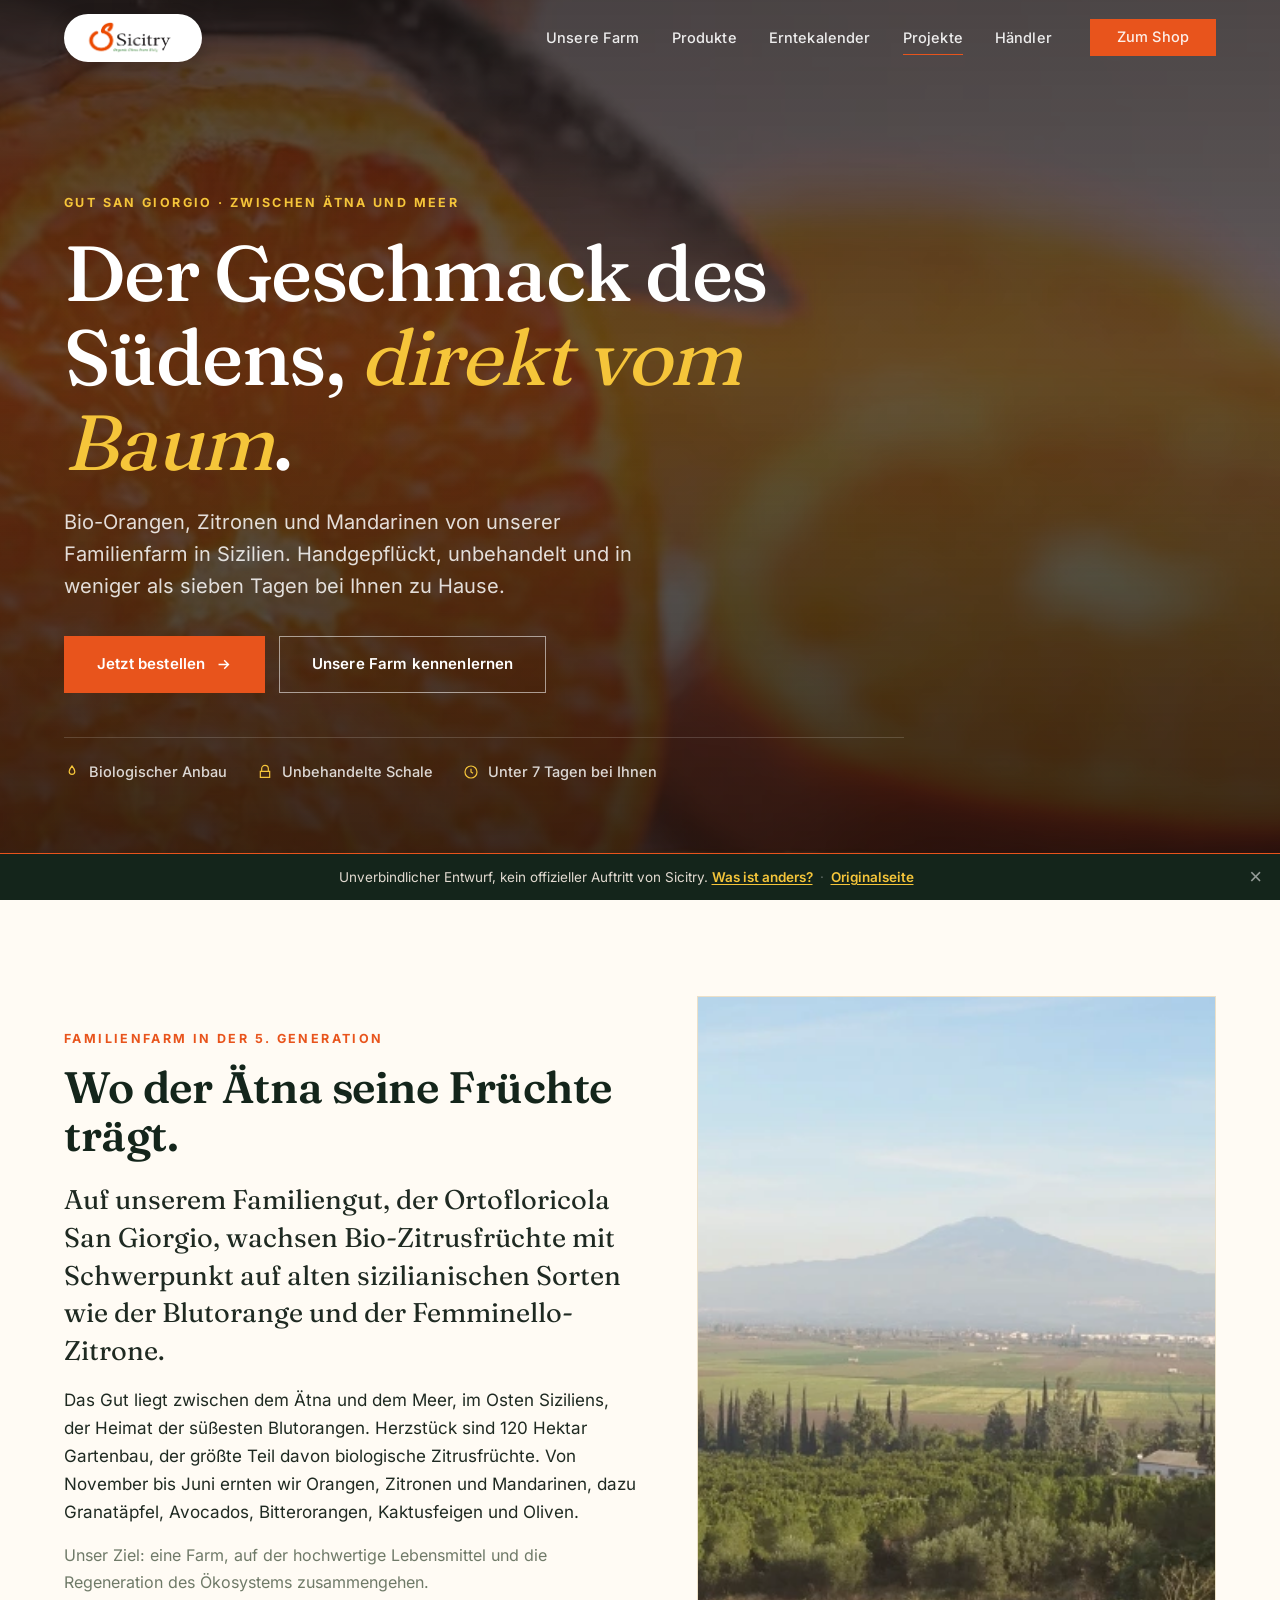
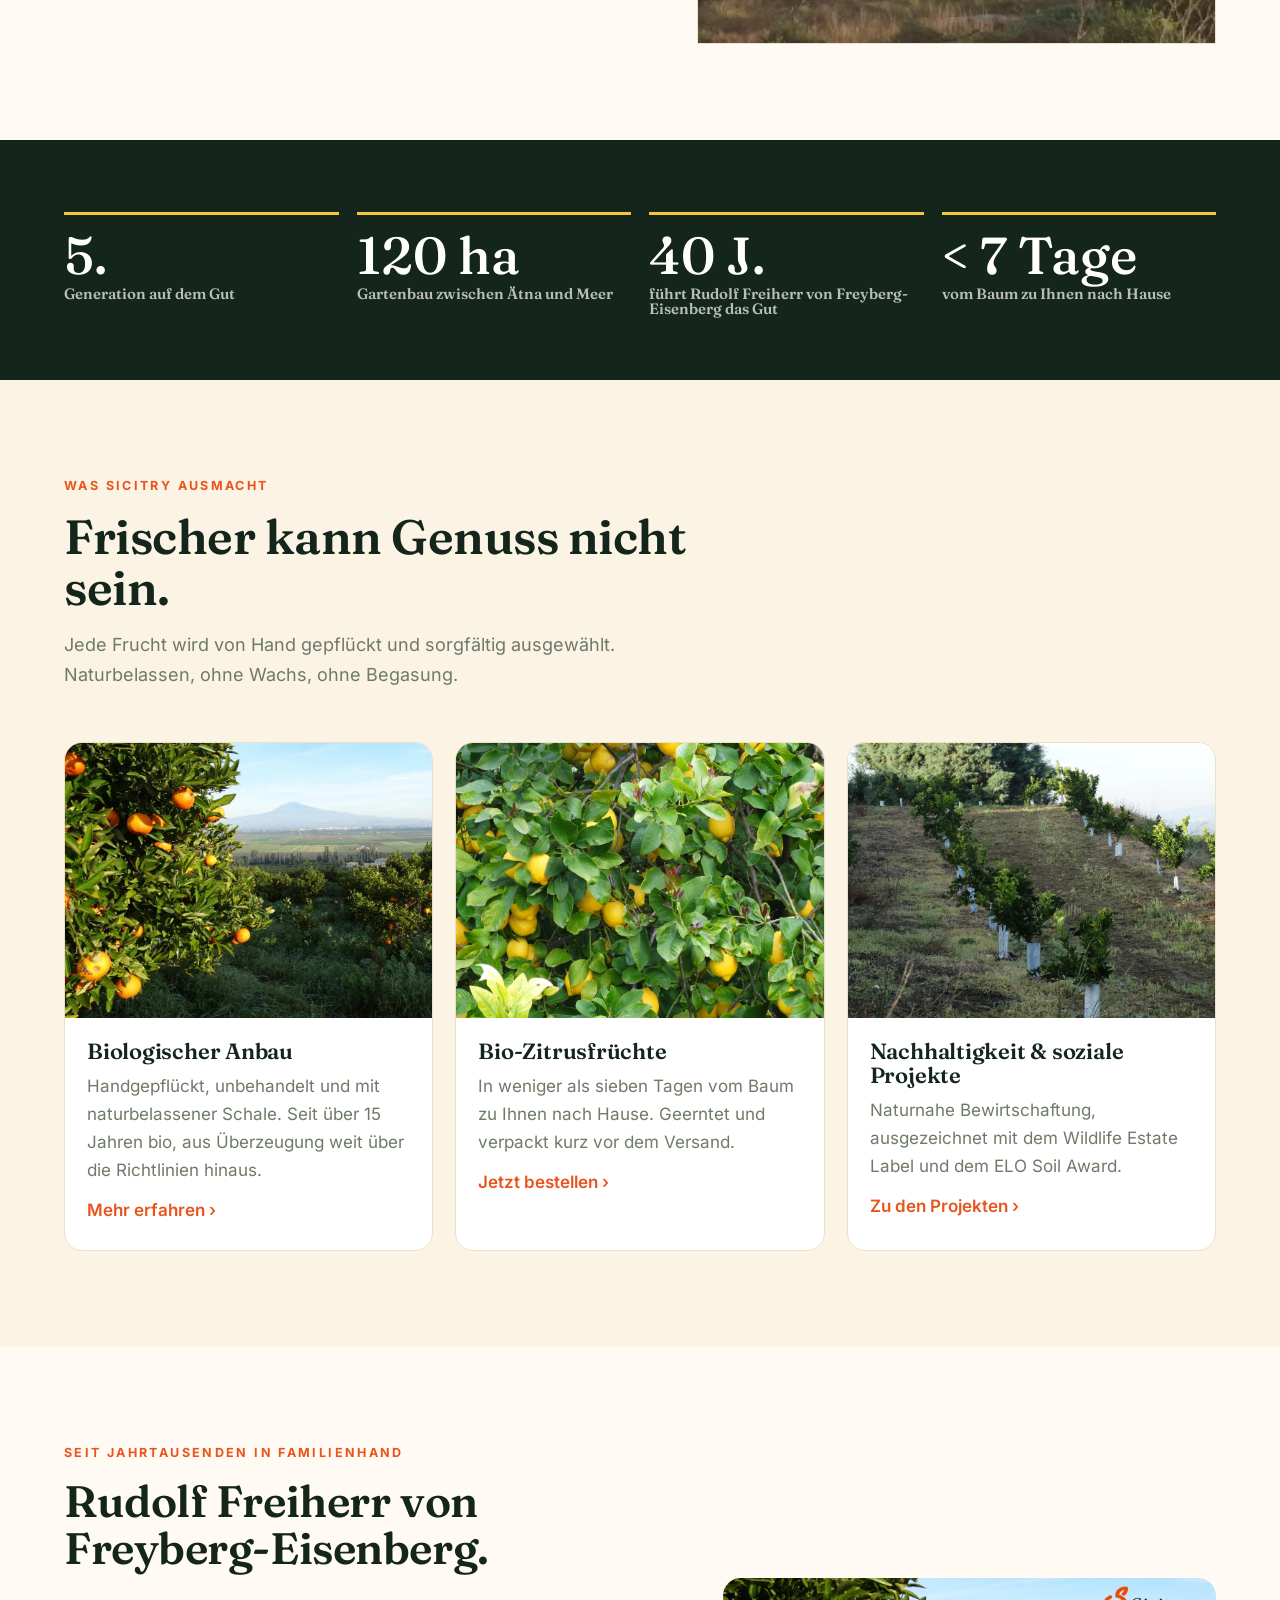
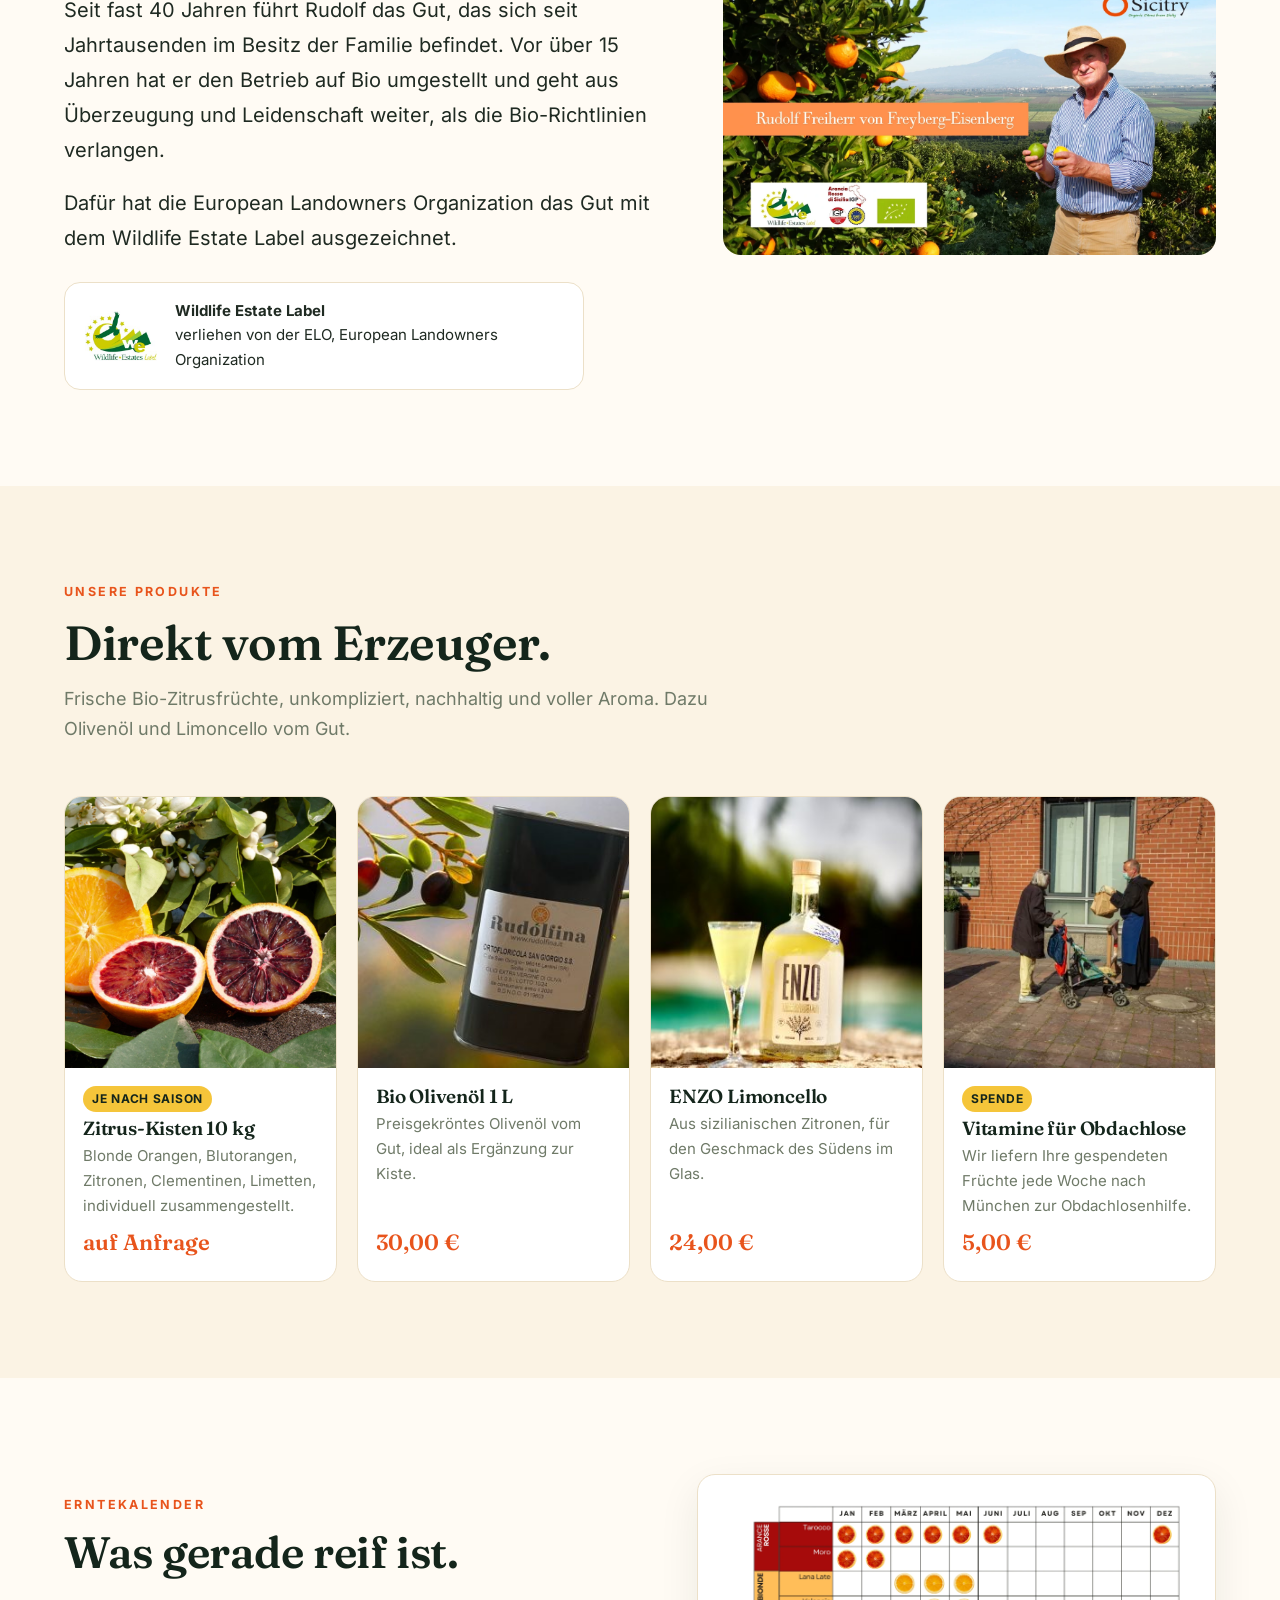
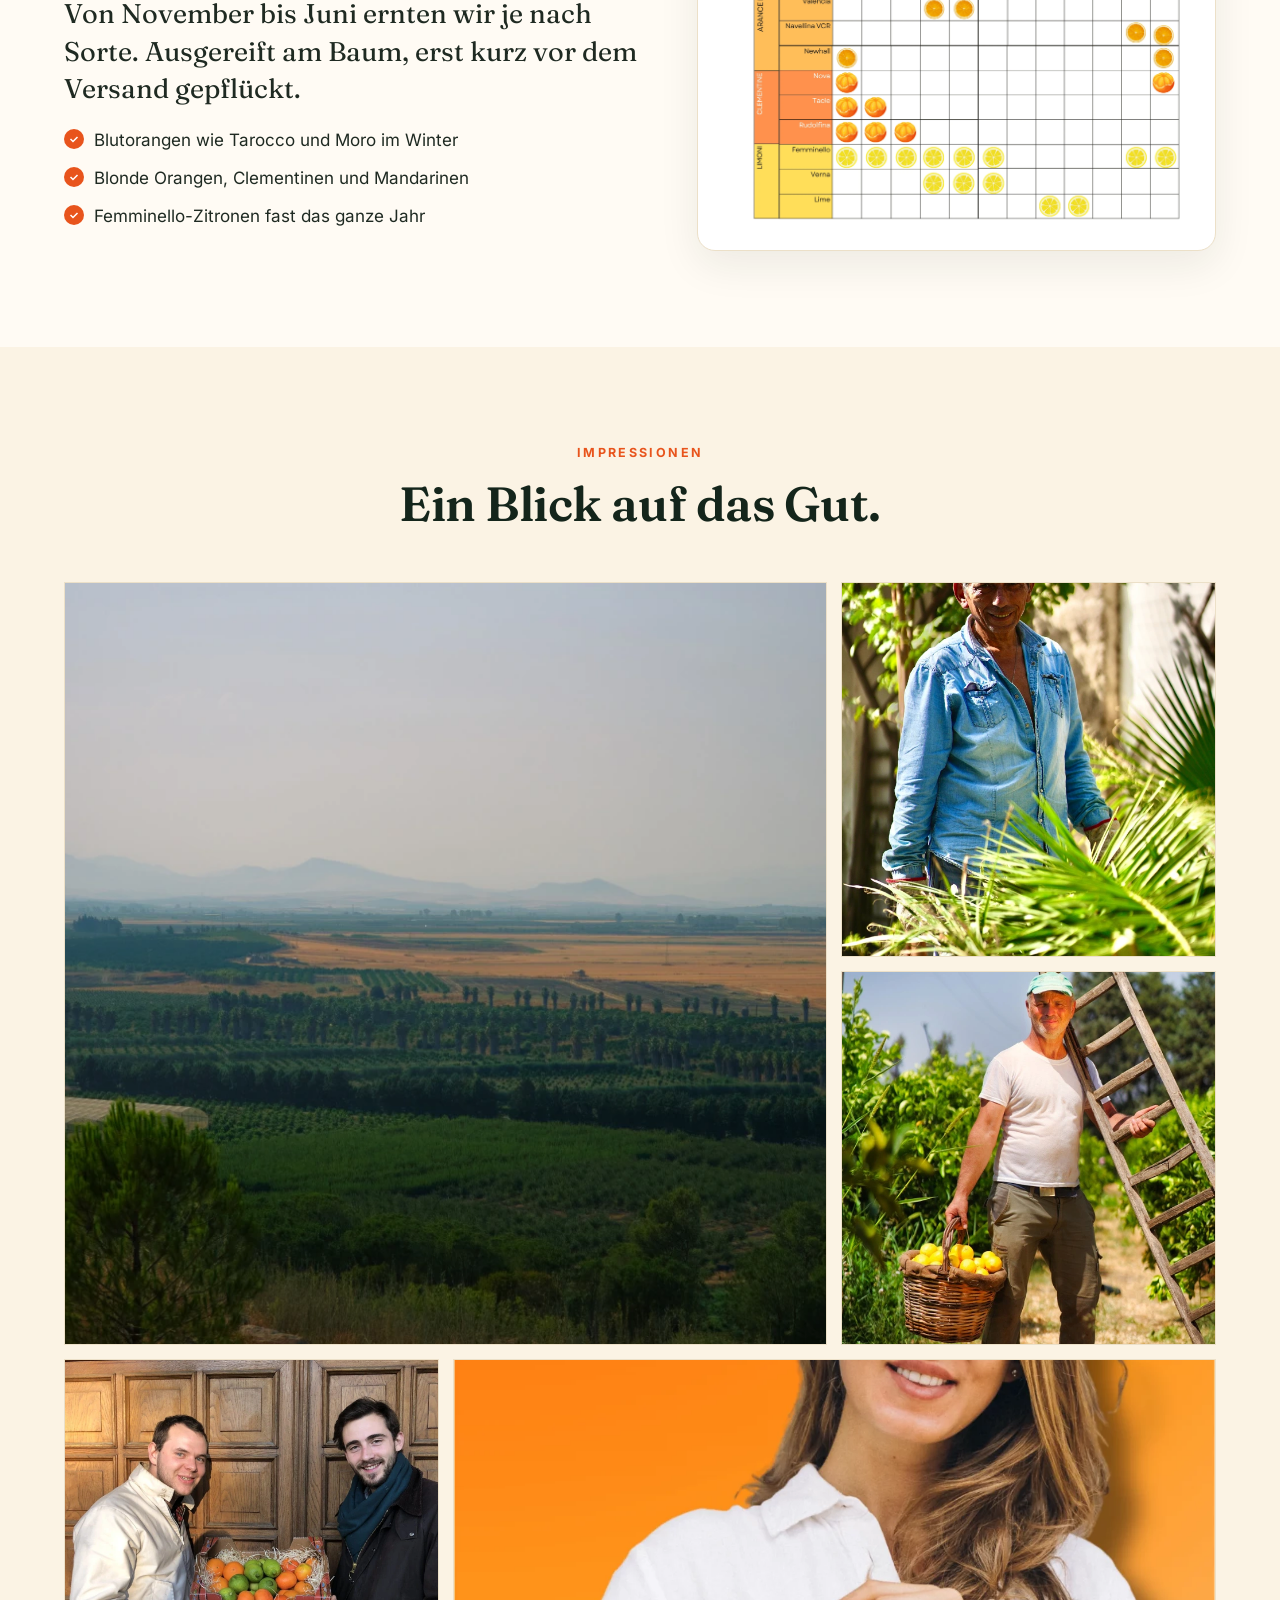
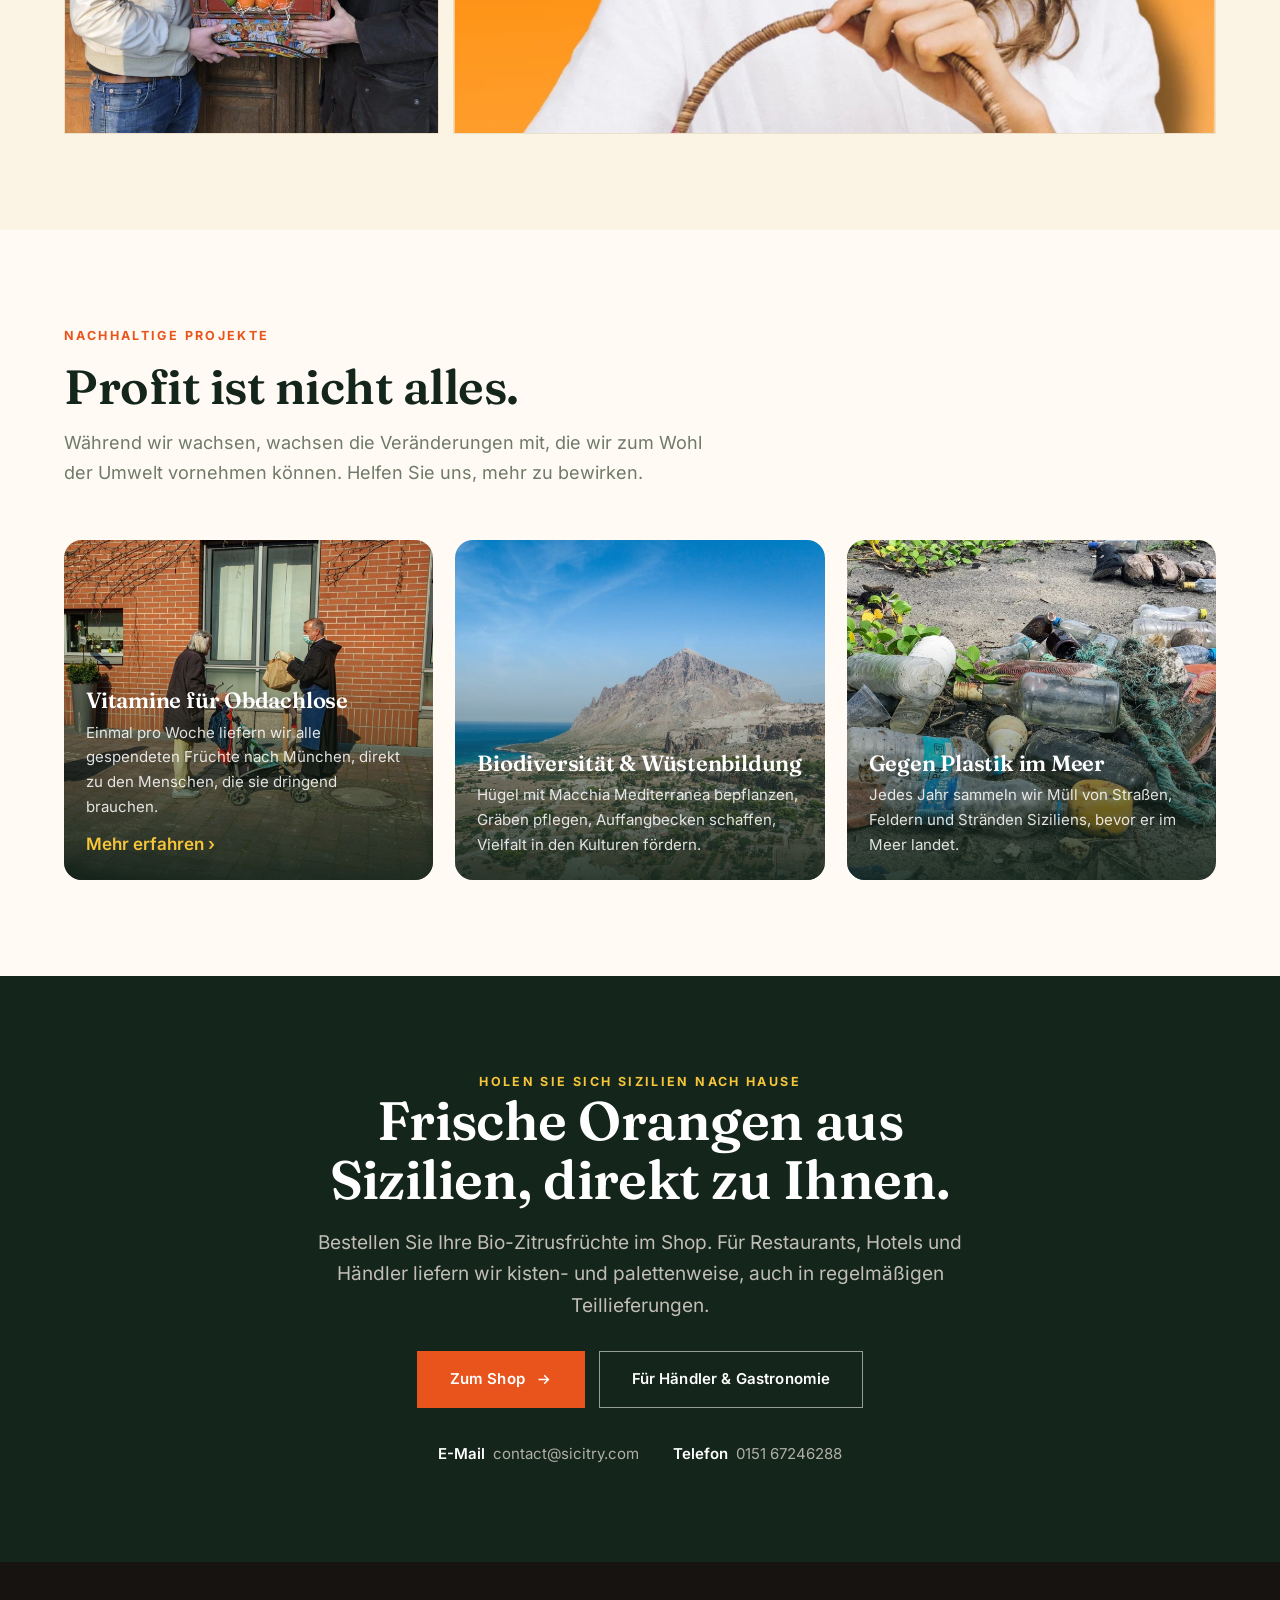
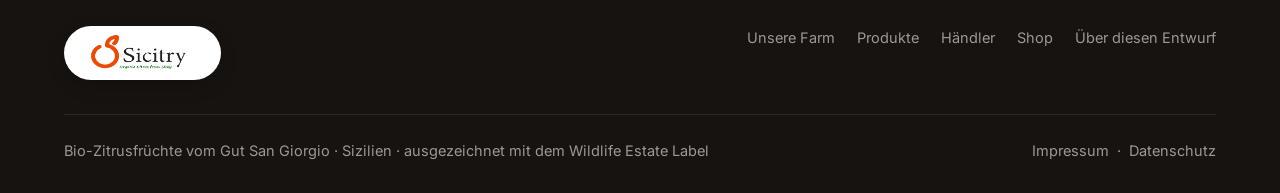
==== index.html @ f3e6dcf0 "Sicitry Redesign-Entwurf" ====
<!doctype html>
<html lang="de">
<head>
<meta charset="utf-8">
<meta name="viewport" content="width=device-width, initial-scale=1, viewport-fit=cover">
<meta name="robots" content="noindex, nofollow">
<title>Sicitry | Bio-Zitrusfrüchte vom Gut San Giorgio, Sizilien</title>
<meta name="description" content="Bio-Orangen, Zitronen und Mandarinen vom Familiengut San Giorgio zwischen Ätna und Meer. Handgepflückt, unbehandelt, in weniger als sieben Tagen vom Baum zu Ihnen.">
<meta property="og:type" content="website">
<meta property="og:locale" content="de_DE">
<meta property="og:site_name" content="Sicitry">
<meta property="og:title" content="Sicitry | Bio-Zitrusfrüchte vom Gut San Giorgio">
<meta property="og:description" content="Handgepflückt, unbehandelt, in weniger als sieben Tagen vom Baum zu Ihnen. Familiengut in der 5. Generation zwischen Ätna und Meer.">
<meta property="og:image" content="https://suak0903.github.io/sicitry/media/Plantage-Sicitry.webp">
<meta name="twitter:card" content="summary_large_image">
<link rel="preload" as="image" href="media/Plantage-Sicitry.webp" type="image/webp">
<link rel="stylesheet" href="css/site.css?v=1">
<link rel="stylesheet" href="css/sicitry.css?v=1">
<script type="application/ld+json">
{"@context":"https://schema.org","@graph":[
{"@type":["Organization","LocalBusiness"],"name":"Sicitry","alternateName":"Ortofloricola San Giorgio","description":"Bio-Zitrusfrüchte vom Familiengut San Giorgio in Sizilien, zwischen Ätna und Meer. Handgepflückt, unbehandelt, direkt vom Erzeuger.","email":"contact@sicitry.com","telephone":"+49 151 67246288","url":"https://sicitry.com/","address":{"@type":"PostalAddress","addressRegion":"Sizilien","addressCountry":"IT"},"award":"Wildlife Estate Label (European Landowners Organization)","founder":{"@type":"Person","name":"Rudolf Freiherr von Freyberg-Eisenberg"}},
{"@type":"Product","name":"Bio Olivenöl 1 L","brand":"Sicitry","offers":{"@type":"Offer","price":"30.00","priceCurrency":"EUR","url":"https://sicitry.com/produkt/bio-olivenoel-05-l/"}},
{"@type":"Product","name":"ENZO Limoncello","brand":"Sicitry","offers":{"@type":"Offer","price":"24.00","priceCurrency":"EUR","url":"https://sicitry.com/produkt/enzo-limoncello/"}}]}
</script>
</head>
<body>
<a href="#farm" class="skip">Zum Inhalt springen</a>

<!-- #chrome:header -->
<header class="nav" id="nav">
  <div class="wrap">
    <a href="index.html#top" class="brand brand--logo" aria-label="Sicitry Startseite"><img src="media/Logo-Sisitry-.webp" alt="Sicitry, Organic Citrus from Sicily" width="882" height="283"></a>
    <nav class="nav__links" aria-label="Hauptnavigation">
      <a href="index.html#farm">Unsere Farm</a>
      <a href="index.html#produkte">Produkte</a>
      <a href="index.html#ernte">Erntekalender</a>
      <a href="index.html#projekte">Projekte</a>
      <a href="haendler.html">Händler</a>
      <a href="https://sicitry.com/shop/" class="btn nav__cta btn--primary" target="_blank" rel="noopener">Zum Shop</a>
    </nav>
    <button class="burger" id="burger" aria-label="Menü öffnen" aria-expanded="false"><span></span><span></span><span></span></button>
  </div>
</header>
<nav class="mmenu" id="mmenu" aria-label="Mobile Navigation" inert>
  <div class="mmenu__top">
    <a href="index.html#top" class="mmenu__logo brand--logo" aria-label="Sicitry Startseite"><img src="media/Logo-Sisitry-.webp" alt="Sicitry" width="882" height="283"></a>
    <button class="mmenu__x" id="mclose" aria-label="Menü schließen"></button>
  </div>
  <div class="mmenu__links">
    <a href="index.html#farm"><span class="n">01</span>Unsere Farm</a>
    <a href="index.html#produkte"><span class="n">02</span>Produkte</a>
    <a href="index.html#ernte"><span class="n">03</span>Erntekalender</a>
    <a href="index.html#projekte"><span class="n">04</span>Projekte</a>
    <a href="haendler.html"><span class="n">05</span>Händler</a>
  </div>
  <div class="mmenu__foot">
    <a class="btn btn--primary" href="https://sicitry.com/shop/" target="_blank" rel="noopener">Jetzt bestellen
      <svg viewBox="0 0 24 24" fill="none" stroke="currentColor" stroke-width="2"><path d="M5 12h14M13 6l6 6-6 6"/></svg></a>
    <div class="mmenu__contact">
      <a href="mailto:contact@sicitry.com"><svg viewBox="0 0 24 24" fill="none" stroke="currentColor" stroke-width="1.8"><rect x="3" y="5" width="18" height="14" rx="2"/><path d="m3 7 9 6 9-6"/></svg>contact@sicitry.com</a>
      <a href="tel:+4915167246288"><svg viewBox="0 0 24 24" fill="none" stroke="currentColor" stroke-width="1.8"><path d="M4 5c0 8 7 15 15 15v-3.5l-4-1.5-2 2a12 12 0 0 1-6-6l2-2L7.5 5H4Z"/></svg>0151 67246288</a>
    </div>
    <div class="mmenu__meta">Gut San Giorgio &middot; zwischen Ätna und Meer, Sizilien</div>
  </div>
</nav>
<!-- /#chrome:header -->

<!-- HERO -->
<section class="hero" id="top">
  <div class="hero__bg" id="heroBg"><video src="media/hero.webm" autoplay muted loop playsinline poster="media/Plantage-Sicitry.webp" aria-hidden="true"></video></div>
  <div class="wrap">
    <div class="hero__inner">
      <div class="eyebrow hero__eyebrow h-anim">Gut San Giorgio &middot; zwischen Ätna und Meer</div>
      <h1 class="h-anim">Der Geschmack des Südens, <em>direkt vom Baum</em>.</h1>
      <p class="hero__sub h-anim">Bio-Orangen, Zitronen und Mandarinen von unserer Familienfarm in Sizilien. Handgepflückt, unbehandelt und in weniger als sieben Tagen bei Ihnen zu Hause.</p>
      <div class="hero__cta h-anim">
        <a href="https://sicitry.com/shop/" class="btn btn--primary" target="_blank" rel="noopener">Jetzt bestellen
          <svg viewBox="0 0 24 24" fill="none" stroke="currentColor" stroke-width="2"><path d="M5 12h14M13 6l6 6-6 6"/></svg></a>
        <a href="#farm" class="btn btn--ghost">Unsere Farm kennenlernen</a>
      </div>
      <div class="ribbon h-anim">
        <span><svg viewBox="0 0 24 24" fill="none" stroke="currentColor" stroke-width="1.8"><path d="M12 3c2.6 3.2 4.2 5.8 4.2 8.4a4.2 4.2 0 0 1-8.4 0C7.8 8.8 9.4 6.2 12 3Z"/></svg>Biologischer Anbau</span>
        <span><svg viewBox="0 0 24 24" fill="none" stroke="currentColor" stroke-width="1.8"><path d="M7 11V7a5 5 0 0 1 10 0v4"/><path d="M5 11h14v9H5z"/></svg>Unbehandelte Schale</span>
        <span><svg viewBox="0 0 24 24" fill="none" stroke="currentColor" stroke-width="1.8"><circle cx="12" cy="12" r="9"/><path d="M12 7v5l3 2"/></svg>Unter 7 Tagen bei Ihnen</span>
      </div>
    </div>
  </div>
</section>

<!-- FARM -->
<section class="section" id="farm">
  <div class="wrap split">
    <div>
      <div class="eyebrow reveal">Familienfarm in der 5. Generation</div>
      <h2 class="reveal" style="font-size:clamp(28px,4.4vw,44px);color:var(--espresso);margin-top:14px">Wo der Ätna seine Früchte trägt.</h2>
      <p class="lead reveal" style="margin-top:22px">Auf unserem Familiengut, der Ortofloricola San Giorgio, wachsen Bio-Zitrusfrüchte mit Schwerpunkt auf alten sizilianischen Sorten wie der Blutorange und der Femminello-Zitrone.</p>
      <p class="reveal" style="margin-top:14px">Das Gut liegt zwischen dem Ätna und dem Meer, im Osten Siziliens, der Heimat der süßesten Blutorangen. Herzstück sind 120 Hektar Gartenbau, der größte Teil davon biologische Zitrusfrüchte. Von November bis Juni ernten wir Orangen, Zitronen und Mandarinen, dazu Granatäpfel, Avocados, Bitterorangen, Kaktusfeigen und Oliven.</p>
      <p class="muted reveal">Unser Ziel: eine Farm, auf der hochwertige Lebensmittel und die Regeneration des Ökosystems zusammengehen.</p>
    </div>
    <picture class="reveal">
      <img class="split__media" src="media/Das-Gut-San-Giorgio.webp" alt="Das Gut San Giorgio zwischen Ätna und Meer" width="1200" height="900" loading="lazy" decoding="async" style="object-fit:cover">
    </picture>
  </div>
</section>

<!-- ZAHLEN -->
<section class="section section--espresso" style="padding-top:64px;padding-bottom:64px">
  <div class="wrap">
    <div class="stats">
      <div class="stat reveal"><b>5.</b><span>Generation auf dem Gut</span></div>
      <div class="stat reveal"><b>120 ha</b><span>Gartenbau zwischen Ätna und Meer</span></div>
      <div class="stat reveal"><b>40 J.</b><span>führt Rudolf Freiherr von Freyberg-Eisenberg das Gut</span></div>
      <div class="stat reveal"><b>&lt; 7 Tage</b><span>vom Baum zu Ihnen nach Hause</span></div>
    </div>
  </div>
</section>

<!-- DREI SAEULEN -->
<section class="section section--latte">
  <div class="wrap">
    <div class="shead reveal">
      <div class="eyebrow">Was Sicitry ausmacht</div>
      <h2>Frischer kann Genuss nicht sein.</h2>
      <p>Jede Frucht wird von Hand gepflückt und sorgfältig ausgewählt. Naturbelassen, ohne Wachs, ohne Begasung.</p>
    </div>
    <div class="pillars">
      <article class="pillar reveal">
        <div class="pillar__img"><img src="media/Plantage-Sicitry.webp" alt="Orangenbäume auf der Plantage, im Hintergrund der Ätna" width="900" height="675" loading="lazy" decoding="async"></div>
        <div class="pillar__body"><h3>Biologischer Anbau</h3><p>Handgepflückt, unbehandelt und mit naturbelassener Schale. Seit über 15 Jahren bio, aus Überzeugung weit über die Richtlinien hinaus.</p><a href="#projekte">Mehr erfahren &rsaquo;</a></div>
      </article>
      <article class="pillar reveal">
        <div class="pillar__img"><img src="media/Bio-Zitrusfruechte.webp" alt="Reife Zitronen am Baum" width="900" height="675" loading="lazy" decoding="async"></div>
        <div class="pillar__body"><h3>Bio-Zitrusfrüchte</h3><p>In weniger als sieben Tagen vom Baum zu Ihnen nach Hause. Geerntet und verpackt kurz vor dem Versand.</p><a href="https://sicitry.com/shop/" target="_blank" rel="noopener">Jetzt bestellen &rsaquo;</a></div>
      </article>
      <article class="pillar reveal">
        <div class="pillar__img"><img src="media/Nachhaltige-Baumbepflanzung-1.webp" alt="Nachhaltige Baumbepflanzung auf dem Gut" width="900" height="675" loading="lazy" decoding="async"></div>
        <div class="pillar__body"><h3>Nachhaltigkeit &amp; soziale Projekte</h3><p>Naturnahe Bewirtschaftung, ausgezeichnet mit dem Wildlife Estate Label und dem ELO Soil Award.</p><a href="#projekte">Zu den Projekten &rsaquo;</a></div>
      </article>
    </div>
  </div>
</section>

<!-- RUDOLF -->
<section class="section">
  <div class="wrap">
    <div class="menu">
      <div class="reveal">
        <div class="eyebrow">Seit Jahrtausenden in Familienhand</div>
        <h2 style="font-size:clamp(28px,4.4vw,44px);color:var(--espresso);margin:14px 0 20px">Rudolf Freiherr von Freyberg-Eisenberg.</h2>
        <p style="font-size:clamp(17px,2vw,20px);line-height:1.75">Seit fast 40 Jahren führt Rudolf das Gut, das sich seit Jahrtausenden im Besitz der Familie befindet. Vor über 15 Jahren hat er den Betrieb auf Bio umgestellt und geht aus Überzeugung und Leidenschaft weiter, als die Bio-Richtlinien verlangen.</p>
        <p style="font-size:clamp(17px,2vw,20px);line-height:1.75;margin-top:18px">Dafür hat die European Landowners Organization das Gut mit dem Wildlife Estate Label ausgezeichnet.</p>
        <div class="seal"><img src="media/Wildlife.jpg" alt="Wildlife Estate Label" width="120" height="120" loading="lazy"><p><b>Wildlife Estate Label</b><br>verliehen von der ELO, European Landowners Organization</p></div>
      </div>
      <aside class="reveal" style="border-radius:18px;overflow:hidden">
        <img src="media/Rudolf-Freiherr-von-Freyberg-Eisenberg-2.webp" alt="Rudolf Freiherr von Freyberg-Eisenberg auf dem Gut San Giorgio" width="900" height="1100" loading="lazy" decoding="async" style="width:100%;height:100%;object-fit:cover">
      </aside>
    </div>
  </div>
</section>

<!-- PRODUKTE -->
<section class="section section--latte" id="produkte">
  <div class="wrap">
    <div class="shead reveal">
      <div class="eyebrow">Unsere Produkte</div>
      <h2>Direkt vom Erzeuger.</h2>
      <p>Frische Bio-Zitrusfrüchte, unkompliziert, nachhaltig und voller Aroma. Dazu Olivenöl und Limoncello vom Gut.</p>
    </div>
    <div class="products">
      <a class="prod reveal" href="haendler.html">
        <div class="prod__img"><img src="media/Orangen-Sicitry-1.webp" alt="Frische Orangen in der Kiste" width="600" height="600" loading="lazy" decoding="async"></div>
        <div class="prod__body"><span class="prod__tag">Je nach Saison</span><h3>Zitrus-Kisten 10 kg</h3><p>Blonde Orangen, Blutorangen, Zitronen, Clementinen, Limetten, individuell zusammengestellt.</p><span class="prod__price">auf Anfrage</span></div>
      </a>
      <a class="prod reveal" href="https://sicitry.com/produkt/bio-olivenoel-05-l/" target="_blank" rel="noopener">
        <div class="prod__img"><img src="media/WhatsApp-Image-2025-03-07-at-11.17.34-300x300.jpeg" alt="Bio Olivenöl von Sicitry" width="300" height="300" loading="lazy" decoding="async"></div>
        <div class="prod__body"><h3>Bio Olivenöl 1 L</h3><p>Preisgekröntes Olivenöl vom Gut, ideal als Ergänzung zur Kiste.</p><span class="prod__price">30,00 €</span></div>
      </a>
      <a class="prod reveal" href="https://sicitry.com/produkt/enzo-limoncello/" target="_blank" rel="noopener">
        <div class="prod__img"><img src="media/DSC05072-300x300.jpg" alt="ENZO Limoncello" width="300" height="300" loading="lazy" decoding="async"></div>
        <div class="prod__body"><h3>ENZO Limoncello</h3><p>Aus sizilianischen Zitronen, für den Geschmack des Südens im Glas.</p><span class="prod__price">24,00 €</span></div>
      </a>
      <a class="prod reveal" href="https://sicitry.com/produkt/vitamine-fuer-obdachlose/" target="_blank" rel="noopener">
        <div class="prod__img"><img src="media/Vitamine-fuer-Obdachlose-300x300.webp" alt="Vitamine für Obdachlose" width="300" height="300" loading="lazy" decoding="async"></div>
        <div class="prod__body"><span class="prod__tag">Spende</span><h3>Vitamine für Obdachlose</h3><p>Wir liefern Ihre gespendeten Früchte jede Woche nach München zur Obdachlosenhilfe.</p><span class="prod__price">5,00 €</span></div>
      </a>
    </div>
  </div>
</section>

<!-- ERNTEKALENDER -->
<section class="section" id="ernte">
  <div class="wrap split">
    <div class="reveal">
      <div class="eyebrow">Erntekalender</div>
      <h2 style="font-size:clamp(28px,4.4vw,44px);color:var(--espresso);margin:14px 0 18px">Was gerade reif ist.</h2>
      <p class="lead">Von November bis Juni ernten wir je nach Sorte. Ausgereift am Baum, erst kurz vor dem Versand gepflückt.</p>
      <ul class="list-check">
        <li>Blutorangen wie Tarocco und Moro im Winter</li>
        <li>Blonde Orangen, Clementinen und Mandarinen</li>
        <li>Femminello-Zitronen fast das ganze Jahr</li>
      </ul>
    </div>
    <div class="cal reveal"><img src="media/Reifekalender-sicitry.webp" alt="Reifekalender von Sicitry: welche Sorte in welchem Monat reif ist" width="1200" height="850" loading="lazy" decoding="async"></div>
  </div>
</section>

<!-- GALERIE -->
<section class="section section--latte" id="galerie">
  <div class="wrap">
    <div class="shead center reveal">
      <div class="eyebrow">Impressionen</div>
      <h2>Ein Blick auf das Gut.</h2>
    </div>
    <div class="gallery">
      <picture class="g-a reveal"><img src="media/Wo-der-Etna-seine-Fruechte-traegt-1.webp" alt="Orangenhain unter dem Ätna" width="1200" height="800" loading="lazy" decoding="async"></picture>
      <picture class="reveal"><img src="media/Handgepflueckte-zitrusfruechte.webp" alt="Handgepflückte Zitrusfrüchte" width="900" height="900" loading="lazy" decoding="async"></picture>
      <picture class="reveal"><img src="media/Naturbelassen-Unbehandelt.webp" alt="Naturbelassene, unbehandelte Orangen" width="900" height="900" loading="lazy" decoding="async"></picture>
      <picture class="reveal"><img src="media/Michael-Georg.webp" alt="Michael und Georg bei der Ernte" width="900" height="900" loading="lazy" decoding="async"></picture>
      <picture class="g-w reveal"><img src="media/Sicitry-besten-Orangen-aus-Sizilien-3-scaled.webp" alt="Die besten Orangen aus Sizilien" width="1600" height="900" loading="lazy" decoding="async"></picture>
    </div>
  </div>
</section>

<!-- PROJEKTE -->
<section class="section" id="projekte">
  <div class="wrap">
    <div class="shead reveal">
      <div class="eyebrow">Nachhaltige Projekte</div>
      <h2>Profit ist nicht alles.</h2>
      <p>Während wir wachsen, wachsen die Veränderungen mit, die wir zum Wohl der Umwelt vornehmen können. Helfen Sie uns, mehr zu bewirken.</p>
    </div>
    <div class="projects">
      <article class="proj reveal"><img src="media/Vitamine-fuer-Obdachlose.webp" alt="Vitamine für Obdachlose" width="900" height="900" loading="lazy" decoding="async">
        <div class="proj__body"><h3>Vitamine für Obdachlose</h3><p>Einmal pro Woche liefern wir alle gespendeten Früchte nach München, direkt zu den Menschen, die sie dringend brauchen.</p><a href="https://www.sankt-bonifaz.de/obdachlosenhilfe/" target="_blank" rel="noopener">Mehr erfahren &rsaquo;</a></div></article>
      <article class="proj reveal"><img src="media/Biodiversitaet-und-Bekaempfung-der-Wuestenbildung.webp" alt="Biodiversität und Bekämpfung der Wüstenbildung" width="900" height="900" loading="lazy" decoding="async">
        <div class="proj__body"><h3>Biodiversität &amp; Wüstenbildung</h3><p>Hügel mit Macchia Mediterranea bepflanzen, Gräben pflegen, Auffangbecken schaffen, Vielfalt in den Kulturen fördern.</p></div></article>
      <article class="proj reveal"><img src="media/Bekaempfung-der-Plastikverschmutzung.webp" alt="Bekämpfung der Plastikverschmutzung" width="900" height="900" loading="lazy" decoding="async">
        <div class="proj__body"><h3>Gegen Plastik im Meer</h3><p>Jedes Jahr sammeln wir Müll von Straßen, Feldern und Stränden Siziliens, bevor er im Meer landet.</p></div></article>
    </div>
  </div>
</section>

<!-- CTA -->
<section class="section section--espresso" id="kontakt">
  <div class="wrap cta">
    <div class="eyebrow reveal" style="color:var(--caramel)">Holen Sie sich Sizilien nach Hause</div>
    <h2 class="reveal">Frische Orangen aus Sizilien, direkt zu Ihnen.</h2>
    <p class="reveal">Bestellen Sie Ihre Bio-Zitrusfrüchte im Shop. Für Restaurants, Hotels und Händler liefern wir kisten- und palettenweise, auch in regelmäßigen Teillieferungen.</p>
    <div class="cta__row reveal">
      <a href="https://sicitry.com/shop/" class="btn btn--primary" target="_blank" rel="noopener">Zum Shop
        <svg viewBox="0 0 24 24" fill="none" stroke="currentColor" stroke-width="2"><path d="M5 12h14M13 6l6 6-6 6"/></svg></a>
      <a href="haendler.html" class="btn btn--ghost">Für Händler &amp; Gastronomie</a>
    </div>
    <div class="cta__meta reveal">
      <span><b>E-Mail</b> &nbsp;contact@sicitry.com</span>
      <span><b>Telefon</b> &nbsp;0151 67246288</span>
    </div>
  </div>
</section>

<!-- #chrome:footer -->
<footer class="foot">
  <div class="wrap">
    <div class="foot__top">
      <a href="index.html#top" class="brand brand--logo"><img src="media/Logo-Sisitry-.webp" alt="Sicitry" width="882" height="283"></a>
      <nav class="foot__nav" aria-label="Footer">
        <a href="index.html#farm">Unsere Farm</a>
        <a href="index.html#produkte">Produkte</a>
        <a href="haendler.html">Händler</a>
        <a href="https://sicitry.com/shop/" target="_blank" rel="noopener">Shop</a>
        <a href="hinweise.html">Über diesen Entwurf</a>
      </nav>
    </div>
    <div class="foot__bottom">
      <span>Bio-Zitrusfrüchte vom Gut San Giorgio &middot; Sizilien &middot; ausgezeichnet mit dem Wildlife Estate Label</span>
      <span><a href="https://sicitry.com/impressum/" target="_blank" rel="noopener">Impressum</a> &nbsp;&middot;&nbsp; <a href="https://sicitry.com/datenschutz/" target="_blank" rel="noopener">Datenschutz</a></span>
    </div>
  </div>
</footer>
<!-- /#chrome:footer -->

<div class="lb" id="lb" aria-hidden="true" role="dialog" aria-label="Bildansicht">
  <button class="lb__close" id="lbClose" aria-label="Schließen">&times;</button>
  <button class="lb__nav prev" id="lbPrev" aria-label="Vorheriges Bild">&#8249;</button>
  <img id="lbImg" src="" alt="">
  <button class="lb__nav next" id="lbNext" aria-label="Nächstes Bild">&#8250;</button>
</div>

<!-- #chrome:demobar -->
<div class="demobar" id="demobar">
  <span>Unverbindlicher Entwurf, kein offizieller Auftritt von Sicitry. <a href="hinweise.html">Was ist anders?</a> <span class="demobar__sep">&middot;</span> <a href="https://sicitry.com/" target="_blank" rel="noopener">Originalseite</a></span>
  <button id="demoClose" aria-label="Hinweis schließen">&times;</button>
</div>
<!-- /#chrome:demobar -->

<script src="js/site.js?v=1"></script>
</body>
</html>
---- css/site.css ----
/* =========================================================================
   Cafe Trotzdem - Redesign-Demonstrator
   Vanilla CSS. Coral-Akzent (#fb5849) der Originalseite beibehalten.
   Schriften self-hosted (Fraunces Display + Inter Body), kein Google-CDN.
   ========================================================================= */

@font-face{font-family:'Fraunces';src:url('../font/fraunces.woff2') format('woff2');font-weight:300 700;font-style:normal;font-display:swap}
@font-face{font-family:'Inter';src:url('../font/inter.woff2') format('woff2');font-weight:300 700;font-style:normal;font-display:swap}

:root{
  --espresso:#1e1a18;   /* dunkle Sektionen, Hero, Footer, Text-Headings */
  --roast:#2a2320;      /* Service-Karte 1 */
  --bark:#3a302b;       /* Service-Karte 2 */
  --mocha:#fb5849;      /* AKZENT (Original-Coral): CTA, Eyebrow, Punkt */
  --mocha-d:#e23f31;    /* Akzent dunkler (Hover) */
  --caramel:#e8a15d;    /* warmes Gold-Sekundaer (Hero-Kursiv, Eyebrow auf dunkel) */
  --crema:#ecdfd0;      /* helles Warm */
  --latte:#f4ece2;      /* Sektions-BG hell-warm */
  --cream:#fcf8f3;      /* Grund-BG off-white */
  --ink:#2a211d;        /* Fliesstext auf hell */
  --muted:#8a7a6e;      /* gedaempfter Warmton */
  --line:#e8ddd0;       /* Haarlinie */
  --white:#fff;
  --wrap:1200px;
  --ease:cubic-bezier(.22,1,.36,1);
  --nav-h:76px;
}

*,*::before,*::after{box-sizing:border-box}
html{-webkit-text-size-adjust:100%;scroll-behavior:smooth}
html,*{-webkit-tap-highlight-color:transparent}
body{
  margin:0;background:var(--cream);color:var(--ink);
  font-family:'Inter',system-ui,-apple-system,Segoe UI,sans-serif;
  font-size:17px;line-height:1.65;font-weight:400;
  -webkit-font-smoothing:antialiased;text-rendering:optimizeLegibility;
  overflow-x:clip;overflow-wrap:break-word;
}
::selection{background:rgba(251,88,73,.20)}::-moz-selection{background:rgba(251,88,73,.20)}
img{max-width:100%;height:auto;display:block}
a{color:inherit;text-decoration:none}
h1,h2,h3{font-family:'Fraunces',Georgia,serif;font-weight:600;line-height:1.08;letter-spacing:-.01em;margin:0}
p{margin:0 0 1rem}
.wrap{width:100%;max-width:var(--wrap);margin:0 auto;padding:0 24px}
.section{padding:96px 0}
.eyebrow{font-family:'Inter';font-weight:700;font-size:12.5px;letter-spacing:.19em;text-transform:uppercase;color:var(--mocha)}
.dot{color:var(--mocha)}
.sr-only{position:absolute;width:1px;height:1px;padding:0;margin:-1px;overflow:hidden;clip:rect(0,0,0,0);border:0}
.skip{position:absolute;left:-9999px;top:0;background:var(--espresso);color:#fff;padding:10px 16px;z-index:200}
.skip:focus{left:12px;top:12px}

/* ---- Buttons ---- */
.btn{display:inline-flex;align-items:center;gap:.6rem;font-family:'Inter';font-weight:600;font-size:15px;
  letter-spacing:.01em;padding:15px 32px;border:1px solid transparent;cursor:pointer;
  transition:background .25s var(--ease),border-color .25s var(--ease),color .25s var(--ease)}
.btn--primary{background:var(--mocha);color:#fff}
.btn--primary:hover{background:var(--mocha-d)}
.btn--ghost{background:transparent;border-color:rgba(255,255,255,.55);color:#fff}
.btn--ghost:hover{background:rgba(255,255,255,.14);border-color:#fff}
.btn--dark{background:var(--espresso);color:#fff}
.btn--dark:hover{background:var(--roast)}
.btn svg{width:17px;height:17px;flex:none}

/* ---- Navigation ---- */
.nav{position:fixed;top:0;left:0;right:0;z-index:140;height:var(--nav-h);display:flex;align-items:center;
  transition:background .3s var(--ease),box-shadow .3s var(--ease),border-color .3s var(--ease);
  border-bottom:1px solid transparent}
.nav .wrap{display:flex;align-items:center;justify-content:space-between}
.brand{font-family:'Fraunces';font-weight:600;font-size:22px;letter-spacing:.01em;color:#fff;
  display:inline-flex;align-items:baseline;gap:.4rem;transition:color .3s var(--ease),transform .28s var(--ease);transform-origin:center center}
.brand:hover{transform:scale(1.06)}
.brand b{font-weight:600}.brand .sep{color:var(--mocha)}
.brand .cafe{font-family:'Inter';font-weight:600;font-size:12px;letter-spacing:.22em;text-transform:uppercase;color:var(--caramel);align-self:center}
.nav__links{display:flex;align-items:center;gap:32px}
.nav__links a{font-size:14.5px;font-weight:500;color:rgba(255,255,255,.9);letter-spacing:.01em;position:relative;padding:4px 0}
.nav__links a::after{content:"";position:absolute;left:0;right:100%;bottom:-2px;height:1.5px;background:var(--mocha);transition:right .3s var(--ease)}
.nav__links a:hover::after,.nav__links a.active::after{right:0}
.nav__cta{margin-left:6px}
/* WICHTIG: .nav__links a (0,1,1) ueberschreibt sonst das .btn-Padding (0,1,0) -> Text klebt an den Kanten.
   Padding des Nav-CTA-Buttons deshalb mit hoeherer Spezifitaet setzen, Unterstrich unterdruecken. */
.nav__links a.nav__cta{padding:10px 26px;line-height:1}
.nav__links a.nav__cta::after{display:none}
/* solid: bei Scroll ODER auf Subpages ohne Hero (body.sub) */
.nav.scrolled,body.sub .nav{background:var(--cream);border-bottom-color:var(--line);box-shadow:0 1px 0 rgba(0,0,0,.02)}
.nav.scrolled .brand,body.sub .nav .brand{color:var(--espresso)}
.nav.scrolled .nav__links a,body.sub .nav .nav__links a{color:var(--ink)}
.nav.scrolled .nav__cta,body.sub .nav .nav__cta{background:var(--mocha);color:#fff;border-color:transparent}
.nav.scrolled .brand .cafe,body.sub .nav .brand .cafe{color:var(--mocha)}
/* Menue offen: Header-Leiste blendet komplett aus (Logo + X leben im Panel) */
.nav.menu-open{opacity:0;visibility:hidden;pointer-events:none;transition:opacity .25s var(--ease),visibility .25s}
.nav.scrolled .burger span,body.sub .nav .burger span{background:var(--espresso)}
.burger{display:none;width:44px;height:44px;background:none;border:0;cursor:pointer;flex-direction:column;justify-content:center;gap:5px;padding:0}
.burger span{display:block;height:2px;width:24px;background:#fff;margin:0 auto;transition:background .3s var(--ease)}

/* ---- Mobile menu: Vollglas-Panel von rechts, Header weg, Logo+X im Panel ---- */
.mmenu{position:fixed;inset:0;z-index:145;
  background:rgba(30,26,24,.86);backdrop-filter:blur(22px) saturate(140%);-webkit-backdrop-filter:blur(22px) saturate(140%);
  display:flex;flex-direction:column;padding:18px 28px 28px;
  transform:translateX(100%);transition:transform .42s var(--ease);
  height:100lvh;overflow-y:auto;overscroll-behavior:contain}
.mmenu.open{transform:translateX(0)}
.mmenu__top{display:flex;align-items:center;justify-content:space-between;min-height:calc(var(--nav-h) - 18px);flex:none}
.mmenu__logo{font-family:'Fraunces';font-weight:600;font-size:22px;color:#fff;display:inline-flex;align-items:baseline;gap:.4rem}
.mmenu__logo .cafe{font-family:'Inter';font-weight:600;font-size:12px;letter-spacing:.22em;text-transform:uppercase;color:var(--caramel);align-self:center}
.mmenu__x{position:relative;width:44px;height:44px;background:none;border:0;cursor:pointer;flex:none;transition:transform .3s var(--ease)}
.mmenu__x::before,.mmenu__x::after{content:"";position:absolute;left:11px;right:11px;top:21px;height:2px;background:#fff;border-radius:2px;transition:background .2s var(--ease)}
.mmenu__x::before{transform:rotate(45deg)}
.mmenu__x::after{transform:rotate(-45deg)}
.mmenu__x:hover{transform:rotate(90deg)}
.mmenu__x:hover::before,.mmenu__x:hover::after{background:var(--mocha)}
.mmenu__links{display:flex;flex-direction:column;flex:1;justify-content:center;padding:10px 0}
.mmenu__links a{position:relative;display:flex;align-items:baseline;gap:16px;font-family:'Fraunces';font-size:clamp(26px,7.4vw,34px);color:rgba(255,255,255,.9);
  padding:15px 0;border-bottom:1px solid rgba(255,255,255,.1);
  transition:color .25s var(--ease),padding-left .25s var(--ease)}
.mmenu__links a .n{font-family:'Inter';font-size:12px;font-weight:700;letter-spacing:.08em;color:var(--caramel);flex:none;transform:translateY(-5px);transition:color .25s var(--ease)}
.mmenu__links a:hover,.mmenu__links a:focus-visible,.mmenu__links a.active{color:#fff;padding-left:12px}
.mmenu__links a:hover .n,.mmenu__links a.active .n{color:var(--mocha)}
.mmenu__links a:last-child{border-bottom:0}  /* keine Doppellinie zum Fuss-Block (der hat border-top) */
.mmenu.open .mmenu__links a{animation:mIn .5s var(--ease) both}
.mmenu.open .mmenu__links a:nth-child(1){animation-delay:.10s}
.mmenu.open .mmenu__links a:nth-child(2){animation-delay:.16s}
.mmenu.open .mmenu__links a:nth-child(3){animation-delay:.22s}
.mmenu.open .mmenu__links a:nth-child(4){animation-delay:.28s}
.mmenu.open .mmenu__links a:nth-child(5){animation-delay:.34s}
@keyframes mIn{from{opacity:0;transform:translateX(20px)}to{opacity:1;transform:none}}
.mmenu__foot{flex:none;padding-top:22px;border-top:1px solid rgba(255,255,255,.12)}
.mmenu__foot .btn{width:100%;justify-content:center}
.mmenu__contact{display:grid;grid-template-columns:1fr 1fr;gap:10px;margin-top:14px}  /* symmetrisch, gleiche Breite, fuellt wie der CTA darueber */
.mmenu__contact a{display:inline-flex;align-items:center;justify-content:center;gap:8px;color:rgba(255,255,255,.85);font-size:14px;font-weight:500;
  border:1px solid rgba(255,255,255,.2);padding:10px 15px;transition:background .2s var(--ease),border-color .2s var(--ease),color .2s var(--ease)}
.mmenu__contact a:hover{background:rgba(255,255,255,.1);border-color:#fff;color:#fff}
.mmenu__contact a svg{width:16px;height:16px;color:var(--caramel);flex:none}
.mmenu__meta{margin-top:16px;color:rgba(255,255,255,.5);font-size:13px}

/* ---- Hero ---- */
.hero{position:relative;min-height:100svh;display:flex;align-items:center;overflow:hidden;background:var(--espresso)}
.hero__bg{position:absolute;top:-16%;left:0;right:0;height:132%;z-index:0;background-size:cover;background-position:center;will-change:transform;backface-visibility:hidden;
  background-image:url('../media/hero.webp')}
@media(max-width:700px){.hero__bg{background-image:url('../media/hero-mob.webp')}}
.hero__bg::after{content:"";position:absolute;inset:0;
  background:linear-gradient(180deg,rgba(18,13,11,.72) 0%,rgba(24,17,14,.58) 42%,rgba(20,15,12,.88) 100%)}
.hero .wrap{position:relative;z-index:1;padding-top:var(--nav-h)}
.hero__inner{max-width:840px}
.hero h1{color:#fff;font-size:clamp(40px,7vw,78px);font-weight:500;letter-spacing:-.02em;margin:18px 0 0}
.hero h1 em{font-style:italic;font-weight:400;color:var(--caramel)}
.hero__sub{color:rgba(255,255,255,.84);font-size:clamp(17px,2.1vw,20px);max-width:620px;margin:22px 0 0;line-height:1.6}
.hero__cta{display:flex;flex-wrap:wrap;gap:14px;margin-top:34px}
.hero__eyebrow{color:var(--caramel)}
/* Kontakt-Ribbon unter Hero-Text */
.ribbon{position:relative;z-index:1;margin-top:44px;display:flex;flex-wrap:wrap;gap:14px 30px;
  padding-top:22px;border-top:1px solid rgba(255,255,255,.16)}
.ribbon span{display:inline-flex;align-items:center;gap:9px;color:rgba(255,255,255,.82);font-size:14.5px;font-weight:500}
.ribbon svg{width:16px;height:16px;color:var(--caramel);flex:none}
.ribbon__track{display:flex;flex-wrap:wrap;gap:14px 30px}
/* Mobil: Ribbon wird zum schiebbaren Auto-Marquee (JS baut den Track + Klone) */
@media(max-width:700px){
  .ribbon{flex-wrap:nowrap;overflow:hidden;touch-action:pan-y;
    -webkit-mask-image:linear-gradient(90deg,transparent,#000 7%,#000 93%,transparent);
            mask-image:linear-gradient(90deg,transparent,#000 7%,#000 93%,transparent)}
  .ribbon__track{flex-wrap:nowrap;gap:0;will-change:transform}
  .ribbon__track span{flex:none;padding-right:30px}
}

/* ---- generische Sektionsbausteine ---- */
.section--latte{background:var(--latte)}
.section--espresso{background:var(--espresso);color:#f3e9e0}
.shead{max-width:660px;margin:0 0 52px}
.shead.center{margin-left:auto;margin-right:auto;text-align:center}
.shead h2{font-size:clamp(30px,4.6vw,48px);margin-top:14px;color:var(--espresso)}
.section--espresso .shead h2{color:#fff}
.shead p{color:var(--muted);font-size:18px;margin-top:16px}
.section--espresso .shead p{color:rgba(243,233,224,.72)}

/* Intro / Split */
.split{display:grid;grid-template-columns:1.05fr .95fr;gap:60px;align-items:center}
.split__media{position:relative;aspect-ratio:4/5;background:var(--crema) center/cover;border:1px solid var(--line)}
.lead{font-family:'Fraunces';font-size:clamp(22px,2.6vw,27px);font-weight:400;line-height:1.4;color:var(--roast)}
.split p{color:var(--ink)}
.split .muted{color:var(--muted);font-size:16px}

/* Feature-Karten */
.features{display:grid;grid-template-columns:repeat(3,1fr);gap:26px}
.feature{background:var(--cream);border:1px solid var(--line);padding:34px 30px;
  transition:border-color .3s var(--ease),background .3s var(--ease)}
.section--latte .feature{background:var(--white)}
.feature:hover{border-color:var(--mocha)}
.feature__ic{width:46px;height:46px;color:var(--mocha);margin-bottom:20px}
.feature h3{font-size:22px;color:var(--espresso);margin-bottom:10px}
.feature p{color:var(--muted);font-size:15.5px;margin:0}

/* Leistungen / Angebote (3 grosse Karten) */
.svcs{display:grid;grid-template-columns:repeat(3,1fr);gap:26px}
.svc{position:relative;padding:38px 32px;background:var(--roast);color:#f3e9e0;overflow:hidden;
  transition:transform .3s var(--ease)}
.svc:nth-child(2){background:var(--bark)}
.svc:nth-child(3){background:var(--mocha)}
.svc__n{font-family:'Fraunces';font-size:15px;color:rgba(255,255,255,.5);letter-spacing:.05em}
.svc h3{font-size:26px;color:#fff;margin:14px 0 12px}
.svc p{color:rgba(255,255,255,.84);font-size:15.5px;margin:0}

/* Speisekarte-Menue */
.menu{display:grid;grid-template-columns:1.1fr .9fr;gap:56px;align-items:center}
.menu__list{display:grid;gap:0}
.mrow{display:flex;align-items:baseline;gap:16px;padding:16px 0;border-top:1px solid var(--line)}
.mrow:last-child{border-bottom:1px solid var(--line)}
.mrow b{font-family:'Fraunces';font-weight:600;font-size:20px;color:var(--espresso);white-space:nowrap}
.mrow .lead-dots{flex:1;border-bottom:1px dotted var(--line);transform:translateY(-4px)}
.mrow span{color:var(--muted);font-size:14.5px;text-align:right}
.menu__aside{background:var(--espresso);color:#f3e9e0;padding:40px 34px}
.menu__aside .eyebrow{color:var(--caramel)}
.menu__aside h3{font-family:'Fraunces';color:#fff;font-size:27px;margin:12px 0 14px}
.menu__aside p{color:rgba(243,233,224,.8);font-size:15.5px}

/* Anlaesse / Tags */
.tags{display:flex;flex-wrap:wrap;gap:12px;margin-top:8px}
.tag{border:1px solid var(--line);background:var(--white);color:var(--roast);padding:11px 20px;font-size:15px;font-weight:500;
  transition:border-color .25s var(--ease),color .25s var(--ease)}
.tag:hover{border-color:var(--mocha);color:var(--mocha)}

/* Kontakt / CTA */
.cta{text-align:center;max-width:700px;margin:0 auto}
.cta h2{font-size:clamp(32px,5vw,54px);color:#fff}
.cta p{color:rgba(243,233,224,.78);font-size:19px;margin:18px 0 30px}
.cta__row{display:flex;flex-wrap:wrap;gap:14px;justify-content:center}
.cta__mail{display:inline-flex;align-items:center;gap:10px;color:var(--caramel);font-family:'Fraunces';font-size:clamp(21px,3vw,29px);margin-top:30px}
.cta__meta{display:flex;flex-wrap:wrap;gap:10px 34px;justify-content:center;margin-top:34px;color:rgba(243,233,224,.7);font-size:15px}
.cta__meta b{color:#fff;font-weight:600}

/* Footer */
.foot{background:#171310;color:rgba(243,233,224,.62);padding:64px 0 30px;font-size:14.5px}
.foot__top{display:flex;flex-wrap:wrap;justify-content:space-between;gap:30px;padding-bottom:34px;border-bottom:1px solid rgba(255,255,255,.09)}
.foot .brand{color:#fff}
.foot__nav{display:flex;flex-wrap:wrap;gap:22px}
.foot__nav a:hover{color:var(--caramel)}
.foot__bottom{display:flex;flex-wrap:wrap;justify-content:space-between;gap:12px;padding-top:24px}
.foot__bottom a:hover{color:var(--caramel)}

/* Reveal-on-scroll */
.reveal{opacity:0;transform:translateY(22px);transition:opacity .7s var(--ease),transform .7s var(--ease)}
.reveal.in{opacity:1;transform:none}

/* Hero-Eingangsanimation: themengerecht (warmes, ruhiges Aufsteigen), gestaffelt.
   LCP-sicher: die H1 animiert NUR transform (kein opacity-Gate), malt also sofort. */
@keyframes heroUp{from{opacity:0;transform:translateY(22px)}to{opacity:1;transform:none}}
@keyframes heroRise{from{transform:translateY(26px)}to{transform:none}}
.hero .h-anim{animation:heroUp .7s var(--ease) both}
.hero h1.h-anim{animation:heroRise .85s var(--ease) both}
.hero .hero__eyebrow.h-anim{animation-delay:.06s}
.hero h1.h-anim{animation-delay:.14s}
.hero .hero__sub.h-anim{animation-delay:.28s}
.hero .hero__cta.h-anim{animation-delay:.40s}
.hero .ribbon.h-anim{animation-delay:.52s}

/* ---- Responsive ---- */
@media(max-width:1023px){
  .nav__links{display:none}
  .burger{display:flex}
  .split,.menu{grid-template-columns:1fr;gap:36px}
  .split__media{aspect-ratio:16/10;order:-1}
  .features,.svcs{grid-template-columns:1fr}
  .section{padding:64px 0}
  .menu__aside{order:-1}
}
@media(max-width:560px){
  body{font-size:16px}
  .section{padding:52px 0}
  .wrap{padding:0 20px}
  .hero__cta .btn,.cta__row .btn{width:100%;justify-content:center}
  .shead{margin-bottom:36px}
  /* Hero-H1 kleiner, damit lange Woerter (Gastfreundschaft) nicht mitten im Wort brechen */
  .hero h1{font-size:clamp(29px,8vw,42px)}
  /* Menue-/Zeiten-Zeilen stapeln: langer Name + rechte Beschreibung sprengen sonst den Viewport */
  .mrow{flex-direction:column;align-items:flex-start;gap:3px;padding:13px 0}
  .mrow b{white-space:normal}
  .mrow .lead-dots{display:none}
  .mrow span{text-align:left}
}
@media(prefers-reduced-motion:reduce){
  *,*::before,*::after{animation:none!important;transition:none!important;scroll-behavior:auto!important}
  .reveal{opacity:1;transform:none}
  .hero__bg{transform:none!important}
}
@media (hover:none),(pointer:coarse){
  .brand:hover{transform:none}
  .feature:hover,.tag:hover{border-color:var(--line)}
}

/* ---- Galerie ---- */
/* 3 Spalten + 2x2-Feature = 6 Bilder gehen als Mosaik voll auf (keine Einzel-Kachel) */
.gallery{display:grid;grid-template-columns:repeat(3,1fr);gap:14px}
.gallery picture{display:block;overflow:hidden;border:1px solid var(--line);position:relative;cursor:pointer}
.gallery img{width:100%;height:100%;object-fit:cover;aspect-ratio:1/1;display:block;transition:filter .4s var(--ease)}
.gallery picture::after{content:"";position:absolute;inset:0;background:var(--espresso);opacity:0;transition:opacity .4s var(--ease);pointer-events:none}
.gallery picture:hover img{filter:saturate(1.06)}
.gallery picture:hover::after{opacity:.08}
.gallery .g-a{grid-column:span 2;grid-row:span 2}
.gallery .g-w{grid-column:span 2}
.gallery .g-w img{aspect-ratio:2.06/1}
@media(max-width:820px){
  .gallery{grid-template-columns:1fr 1fr}
  .gallery .g-a{grid-column:span 2;grid-row:auto}
  .gallery .g-w{grid-column:span 2}
  .gallery .g-w img{aspect-ratio:16/10}
  .gallery .g-a img,.gallery img{aspect-ratio:16/10}
}

/* ---- Lightbox ---- */
.lb{position:fixed;inset:0;z-index:200;background:rgba(18,13,11,.94);display:none;align-items:center;justify-content:center;padding:24px}
.lb.open{display:flex}
.lb img{max-width:92vw;max-height:86vh;object-fit:contain;border:1px solid rgba(255,255,255,.12);box-shadow:0 20px 60px rgba(0,0,0,.5)}
.lb__close,.lb__nav{position:absolute;background:rgba(255,255,255,.1);border:0;color:#fff;cursor:pointer;
  width:48px;height:48px;font-size:26px;line-height:1;display:flex;align-items:center;justify-content:center;transition:background .2s var(--ease)}
.lb__close:hover,.lb__nav:hover{background:rgba(255,255,255,.24)}
.lb__close{top:20px;right:20px}
.lb__nav.prev{left:20px;top:50%;transform:translateY(-50%)}
.lb__nav.next{right:20px;top:50%;transform:translateY(-50%)}
@media(max-width:560px){.lb__nav{width:42px;height:42px;bottom:24px;top:auto;transform:none}.lb__nav.prev{left:24px}.lb__nav.next{right:24px}}

/* ---- Demo-Leiste ---- */
.demobar{position:fixed;bottom:0;left:0;right:0;z-index:120;background:var(--espresso);color:rgba(243,233,224,.92);
  display:flex;align-items:center;justify-content:center;gap:16px;padding:12px 46px 12px 18px;font-size:13.5px;text-align:center;
  border-top:1px solid var(--mocha);transform:translateY(100%);animation:demoin .5s .9s var(--ease) forwards}
@keyframes demoin{to{transform:none}}
.demobar a{color:var(--caramel);text-decoration:underline;text-underline-offset:2px;font-weight:600}
.demobar__sep{color:rgba(255,255,255,.32);margin:0 3px;text-decoration:none}
.demobar button{position:absolute;right:12px;background:none;border:0;color:rgba(255,255,255,.55);font-size:22px;line-height:1;cursor:pointer}
.demobar.hide{display:none}
@media(prefers-reduced-motion:reduce){.demobar{animation:none;transform:none}}

/* ---- Subpage / Hinweise ---- */
.subhero{background:var(--espresso);color:#fff;padding:calc(var(--nav-h) + 66px) 0 66px}
.subhero .eyebrow{color:var(--caramel)}
.subhero h1{font-size:clamp(34px,6vw,58px);color:#fff;font-weight:500;margin-top:16px}
.subhero h1 .dot{color:var(--mocha)}
.subhero p{color:rgba(243,233,224,.82);max-width:660px;margin-top:18px;font-size:19px}
.crumb{font-size:13.5px;color:rgba(243,233,224,.55);letter-spacing:.02em}
.crumb a:hover{color:var(--caramel)}
.note-box{background:var(--latte);border-left:3px solid var(--mocha);padding:22px 26px;font-size:15.5px;color:var(--roast)}
.note-box b{color:var(--espresso)}
.stat{font-family:'Fraunces';font-size:clamp(48px,8vw,68px);color:var(--mocha);font-weight:600;line-height:.95}
.two{display:grid;grid-template-columns:1fr 1fr;gap:26px}
.card{border:1px solid var(--line);background:var(--cream);padding:30px 28px}
.section--latte .card{background:var(--white)}
.card h3{font-size:21px;color:var(--espresso);margin-bottom:16px}
.chk{list-style:none;margin:0;padding:0}
.chk li{display:flex;gap:12px;padding:10px 0;border-top:1px solid var(--line);font-size:15.5px;color:var(--ink);line-height:1.45}
.chk li:first-child{border-top:0;padding-top:0}
.chk svg{width:20px;height:20px;flex:none;margin-top:1px}
.chk .ok{color:#5f8a50}.chk .todo{color:var(--caramel)}
.ctable-wrap{overflow-x:auto;border:1px solid var(--line);background:var(--white)}
.ctable{width:100%;border-collapse:collapse;font-size:15px;min-width:520px}
.ctable th,.ctable td{text-align:left;padding:14px 16px;border-bottom:1px solid var(--line)}
.ctable tr:last-child td{border-bottom:0}
.ctable thead th{font-family:'Inter';font-weight:700;font-size:12px;letter-spacing:.09em;text-transform:uppercase;color:var(--muted);background:var(--latte)}
.ctable .col-c{text-align:center;width:120px}
.ctable td.no{color:#b0503f}.ctable td.yes{color:#5f8a50;font-weight:600}

/* Referenz-Riege (mit Startseiten-Screenshots als Eyecandy) */
.refs{display:flex;flex-wrap:wrap;gap:20px;justify-content:center}
.ref{flex:1 1 300px;max-width:360px;border:1px solid var(--line);background:var(--cream);overflow:hidden;display:flex;flex-direction:column}
.ref__shot{display:block;width:100%;aspect-ratio:16/10;object-fit:cover;object-position:top center;
  border-bottom:1px solid var(--line);background:var(--crema);transition:filter .45s var(--ease),transform .45s var(--ease)}
.ref:hover .ref__shot{filter:saturate(1.05) brightness(1.02)}
.ref__body{padding:22px 24px;display:flex;flex-direction:column;flex:1}
.ref h4{font-family:'Fraunces';font-size:19px;color:var(--espresso);margin:0 0 8px}
.ref p{color:var(--muted);font-size:14.5px;margin:0 0 16px;flex:1}
.ref a{color:var(--mocha);font-weight:600;font-size:14.5px;display:inline-flex;align-items:center;gap:6px}
.ref a svg{width:15px;height:15px}
.ref__extra{margin-top:16px;padding-top:15px;border-top:1px solid var(--line)}
.ref__extra .lbl{font-size:10.5px;font-weight:700;letter-spacing:.13em;text-transform:uppercase;color:var(--muted);margin-bottom:9px}
.ref__extra a{display:flex;font-size:13.5px;color:var(--ink);font-weight:500;padding:4px 0;gap:6px}
.ref__extra a:hover{color:var(--mocha)}
.ref__extra a svg{width:14px;height:14px;flex:none;color:var(--mocha);margin-top:2px}
.metrics{display:grid;grid-template-columns:repeat(3,1fr);gap:20px;margin:0 0 40px}
.metric{border:1px solid var(--line);background:var(--cream);padding:26px 24px;text-align:center}
.section--latte .metric{background:var(--white)}
.metric .big{font-family:'Fraunces';font-weight:600;font-size:clamp(27px,4vw,38px);color:var(--mocha);line-height:1;letter-spacing:-.01em}
.metric .lbl{color:var(--muted);font-size:13.5px;margin-top:11px;line-height:1.45}
@media(max-width:720px){.metrics{grid-template-columns:1fr;gap:14px}}

/* Implementierungs-Skala (0 = simpel ... 10 = High-End All-In), zwei Marker */
.scale{margin-top:30px}
.scale__caps{display:flex;justify-content:space-between;gap:16px;margin-bottom:58px;font-size:12px;color:var(--muted);line-height:1.42}
.scale__caps b{color:var(--espresso);font-family:'Inter';font-weight:700}
.scale__caps span{flex:1}
.scale__caps .mid{text-align:center}
.scale__caps .end{text-align:right}
.scale__track{position:relative;height:10px;background:var(--crema);border:1px solid var(--line)}
.scale__fill{position:absolute;left:0;top:0;bottom:0;background:linear-gradient(90deg,var(--caramel),var(--mocha))}
.scale__mk{position:absolute;top:50%}
.scale__mk i{position:absolute;left:0;top:0;transform:translate(-50%,-50%);width:16px;height:16px;border-radius:50%;border:3px solid var(--cream)}
.scale__mk--now i{background:var(--espresso);box-shadow:0 0 0 1px var(--espresso)}
.scale__mk--rec i{background:var(--mocha);box-shadow:0 0 0 1px var(--mocha)}
.scale__lab{position:absolute;left:0;transform:translateX(-50%);white-space:nowrap;font-family:'Inter';font-weight:600;font-size:12.5px;padding:5px 11px}
.scale__mk--now .scale__lab{top:16px;background:var(--espresso);color:#fff}
.scale__mk--now .scale__lab::before{content:"";position:absolute;left:50%;top:-4px;transform:translateX(-50%) rotate(45deg);width:8px;height:8px;background:var(--espresso)}
.scale__mk--rec .scale__lab{bottom:16px;background:var(--mocha);color:#fff}
.scale__mk--rec .scale__lab::after{content:"";position:absolute;left:50%;bottom:-4px;transform:translateX(-50%) rotate(45deg);width:8px;height:8px;background:var(--mocha)}
.scale__nums{display:flex;justify-content:space-between;margin-top:12px;font-size:11px;color:var(--muted)}
.scale__why{list-style:none;margin:30px 0 0;padding:0;display:grid;gap:10px;max-width:760px}
.scale__why li{position:relative;padding-left:22px;font-size:15px;color:var(--ink);line-height:1.5}
.scale__why li::before{content:"";position:absolute;left:0;top:9px;width:7px;height:7px;background:var(--mocha)}
@media(max-width:560px){.scale__lab{font-size:11.5px;padding:4px 9px}.scale__caps{font-size:11px}}

.why{display:grid;grid-template-columns:1fr 1fr;gap:22px;margin-top:8px}
.why .card{padding:28px 26px}
.why .card .ic{width:30px;height:30px;color:var(--mocha);margin-bottom:14px}
.why .card p{color:var(--muted);font-size:15px;margin:0}
@media(max-width:720px){.why{grid-template-columns:1fr}}
.prose{max-width:680px}
.prose h2{color:var(--espresso);margin:34px 0 12px;font-size:clamp(22px,3vw,28px)}
.prose h2:first-child{margin-top:0}
.prose a{color:var(--mocha);font-weight:600}
@media(max-width:820px){.two{grid-template-columns:1fr}}
---- css/sicitry.css ----
/* Sicitry-Demonstrator: Farbwelt und Ergänzungen über dem Kit-Gerüst (site.css aus cafe-trotzdem).
   Orange aus dem Logo, Etna-Grün für dunkle Flächen, Zitronengelb als zweite Farbe. */
:root{
  --espresso:#14251b;   /* Etna-Grün, dunkle Sektionen */
  --roast:#1c3326;
  --bark:#24402f;
  --mocha:#e8541c;      /* Orange aus dem Logo */
  --mocha-d:#c94310;
  --caramel:#f5c53a;    /* Zitronengelb */
  --crema:#f3e6cf;
  --latte:#fbf3e4;
  --cream:#fffbf4;
  --ink:#1f2a22;
  --muted:#6f7a68;
  --line:#ece0c8;
}
::selection{background:rgba(232,84,28,.2)}
.brand--logo{display:inline-flex;align-items:center;background:#fff;border-radius:999px;padding:7px 16px;box-shadow:0 6px 18px rgba(0,0,0,.18)}
.brand--logo img{height:34px;width:auto}
.mmenu__logo.brand--logo img{height:30px}
.foot .brand--logo img{height:40px}
.hero__bg{background-image:url('../media/Plantage-Sicitry.webp')}
@media(max-width:700px){.hero__bg{background-image:url('../media/Plantage-Sicitry.webp')}}
.hero__bg video{position:absolute;inset:0;width:100%;height:100%;object-fit:cover}
.hero__bg::after{z-index:1}
.hero h1 em{color:var(--caramel)}
/* Drei Säulen mit Bild */
.pillars{display:grid;grid-template-columns:repeat(3,1fr);gap:22px;margin-top:34px}
.pillar{background:#fff;border:1px solid var(--line);border-radius:18px;overflow:hidden;display:flex;flex-direction:column}
.pillar__img{aspect-ratio:4/3;overflow:hidden}
.pillar__img img{width:100%;height:100%;object-fit:cover;transition:transform .7s var(--ease)}
.pillar:hover .pillar__img img{transform:scale(1.06)}
.pillar__body{padding:22px 22px 26px}
.pillar__body h3{margin:0 0 8px;font-size:22px;color:var(--espresso)}
.pillar__body p{margin:0 0 12px;color:var(--muted)}
.pillar__body a{color:var(--mocha);font-weight:600}
/* Zahlenband */
.stats{display:grid;grid-template-columns:repeat(4,1fr);gap:18px;margin-top:8px}
.stat{border-top:3px solid var(--mocha);padding-top:14px}
.stat b{display:block;font-family:'Fraunces';font-size:clamp(34px,4.5vw,52px);font-weight:500;color:var(--espresso);line-height:1}
.stat span{display:block;margin-top:6px;color:var(--muted);font-size:15px}
.section--espresso .stat b{color:#fff}.section--espresso .stat span{color:rgba(255,255,255,.7)}
.section--espresso .stat{border-top-color:var(--caramel)}
/* Produkte */
.products{display:grid;grid-template-columns:repeat(4,1fr);gap:20px;margin-top:30px}
.prod{background:#fff;border:1px solid var(--line);border-radius:18px;overflow:hidden;display:flex;flex-direction:column;transition:transform .35s var(--ease),box-shadow .35s var(--ease)}
.prod:hover{transform:scale(1.02);box-shadow:0 18px 40px rgba(20,37,27,.12)}
.prod__img{aspect-ratio:1;overflow:hidden;background:var(--latte)}
.prod__img img{width:100%;height:100%;object-fit:cover}
.prod__body{padding:18px 18px 20px;display:flex;flex-direction:column;gap:6px;flex:1}
.prod__body h3{margin:0;font-size:19px;color:var(--espresso)}
.prod__body p{margin:0;color:var(--muted);font-size:15px;flex:1}
.prod__price{font-family:'Fraunces';font-size:22px;color:var(--mocha);font-weight:600}
.prod__tag{align-self:flex-start;background:var(--caramel);color:var(--espresso);font-size:12px;font-weight:700;letter-spacing:.06em;text-transform:uppercase;padding:3px 9px;border-radius:999px}
/* Erntekalender */
.cal{background:#fff;border:1px solid var(--line);border-radius:18px;padding:18px;box-shadow:0 14px 40px rgba(20,37,27,.08)}
.cal img{width:100%;height:auto}
/* Projekte */
.projects{display:grid;grid-template-columns:repeat(3,1fr);gap:22px;margin-top:30px}
.proj{position:relative;border-radius:18px;overflow:hidden;min-height:340px;display:flex;align-items:flex-end;color:#fff}
.proj img{position:absolute;inset:0;width:100%;height:100%;object-fit:cover;transition:transform .8s var(--ease)}
.proj:hover img{transform:scale(1.06)}
.proj::after{content:"";position:absolute;inset:0;background:linear-gradient(180deg,rgba(20,37,27,0) 30%,rgba(20,37,27,.88))}
.proj__body{position:relative;z-index:1;padding:22px}
.proj__body h3{margin:0 0 8px;font-size:22px;color:#fff}
.proj__body p{margin:0;color:rgba(255,255,255,.86);font-size:15px}
.proj__body a{display:inline-block;margin-top:10px;color:var(--caramel);font-weight:600}
/* Siegel */
.seal{display:flex;align-items:center;gap:18px;background:#fff;border-radius:16px;padding:16px 20px;border:1px solid var(--line);margin-top:26px;max-width:520px}
.seal img{width:72px;height:auto}
.seal p{margin:0;font-size:15px;color:var(--ink)}
/* FAQ */
.faq{max-width:860px;margin:30px auto 0}
.faq details{border-bottom:1px solid var(--line);padding:6px 0}
.faq summary{list-style:none;cursor:pointer;display:flex;justify-content:space-between;gap:16px;align-items:center;padding:14px 0;font-weight:600;font-size:18px;color:var(--espresso)}
.faq summary::-webkit-details-marker{display:none}
.faq summary::after{content:"";flex:none;width:10px;height:10px;border-right:2px solid var(--mocha);border-bottom:2px solid var(--mocha);transform:rotate(45deg);transition:transform .3s var(--ease)}
.faq details[open] summary::after{transform:rotate(225deg)}
.faq details p,.faq details ul{margin:0 0 14px;color:var(--muted)}
/* Formular */
.form{display:grid;gap:14px;background:#fff;border:1px solid var(--line);border-radius:18px;padding:26px}
.form label{display:grid;gap:6px;font-weight:600;font-size:15px;color:var(--espresso)}
.form input,.form select,.form textarea{font:inherit;padding:12px 14px;border:1px solid var(--line);border-radius:10px;background:var(--cream)}
.form textarea{min-height:120px;resize:vertical}
.list-check{list-style:none;padding:0;margin:18px 0 0;display:grid;gap:10px}
.list-check li{display:flex;gap:10px;align-items:flex-start}
.list-check li::before{content:"";flex:none;width:20px;height:20px;margin-top:3px;border-radius:50%;background:var(--mocha) url("data:image/svg+xml,%3Csvg xmlns='http://www.w3.org/2000/svg' viewBox='0 0 24 24' fill='none' stroke='white' stroke-width='3'%3E%3Cpath d='m5 12 5 5 9-9'/%3E%3C/svg%3E") center/12px no-repeat}
@media(max-width:980px){.products{grid-template-columns:repeat(2,1fr)}.stats{grid-template-columns:repeat(2,1fr)}}
@media(max-width:820px){.pillars,.projects{grid-template-columns:1fr}}
@media(max-width:520px){.products{grid-template-columns:1fr}}
@media(prefers-reduced-motion:reduce){.hero__bg video{display:none}}
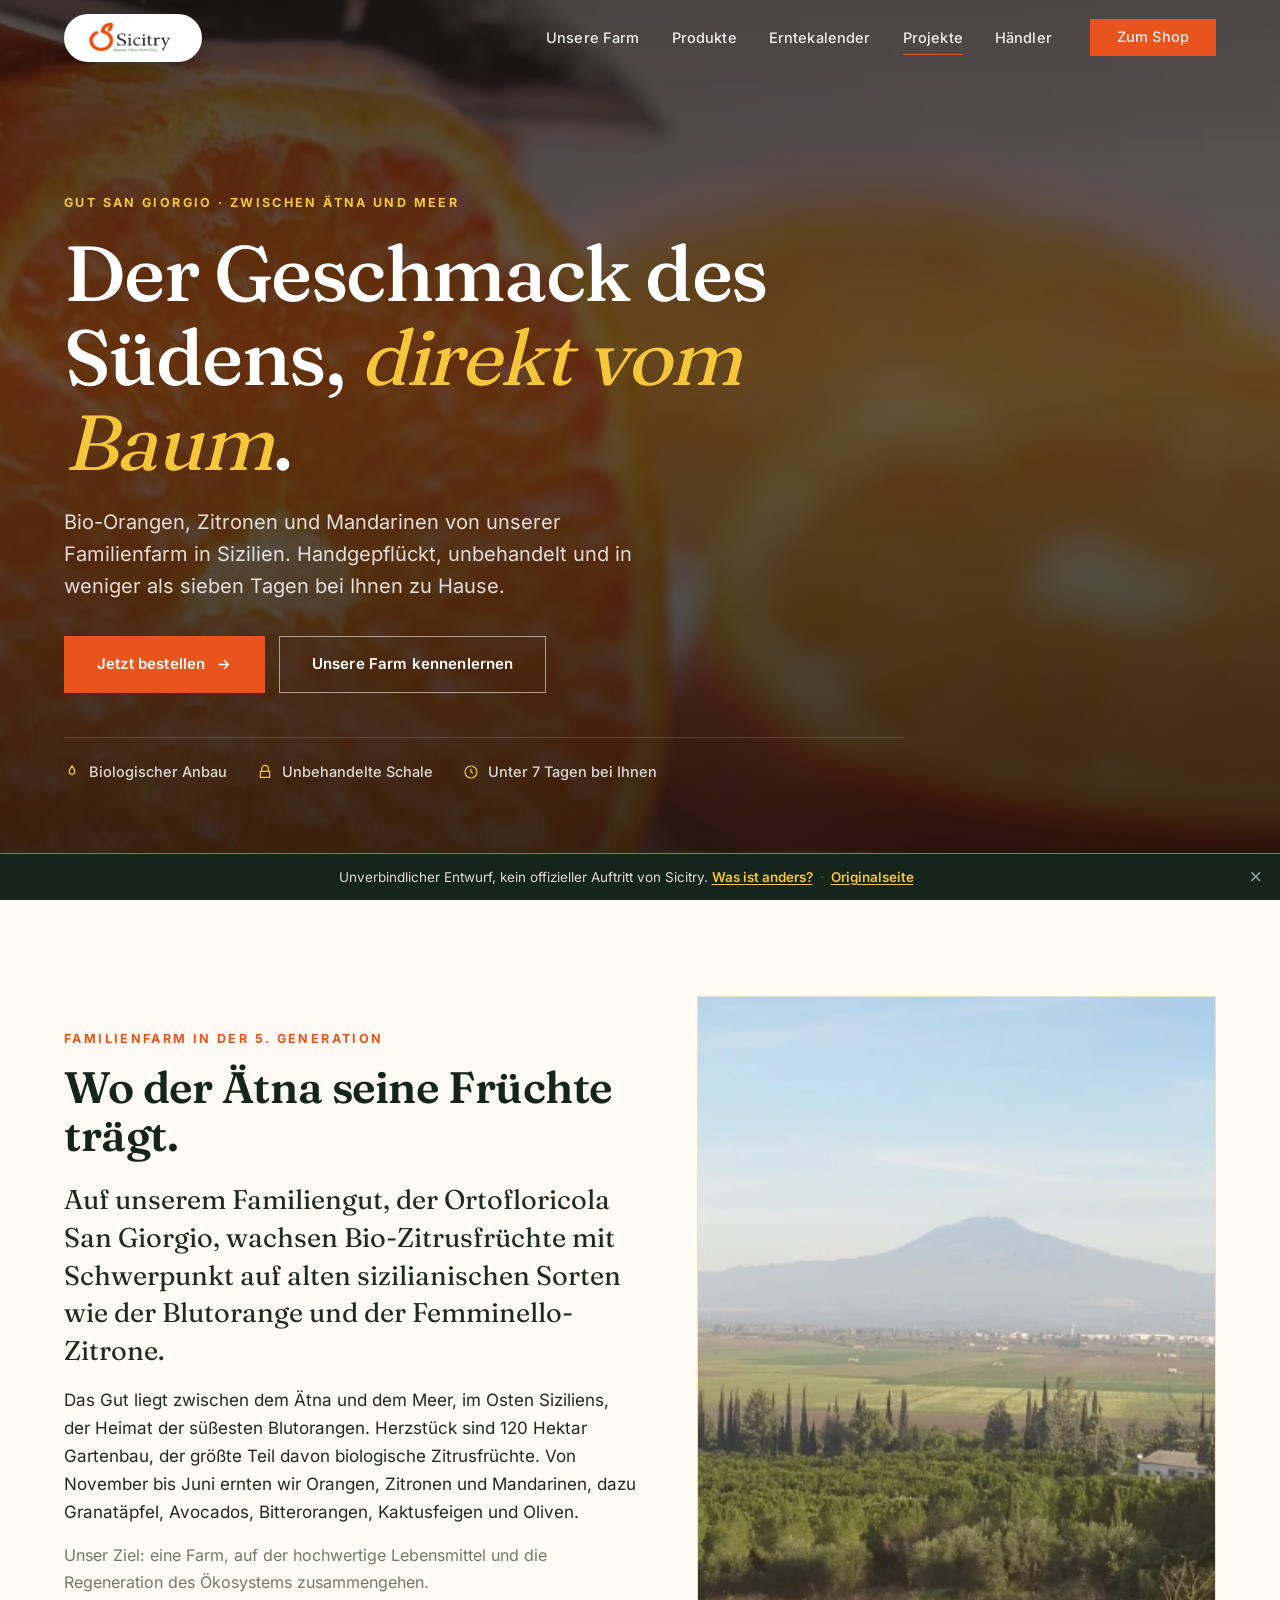
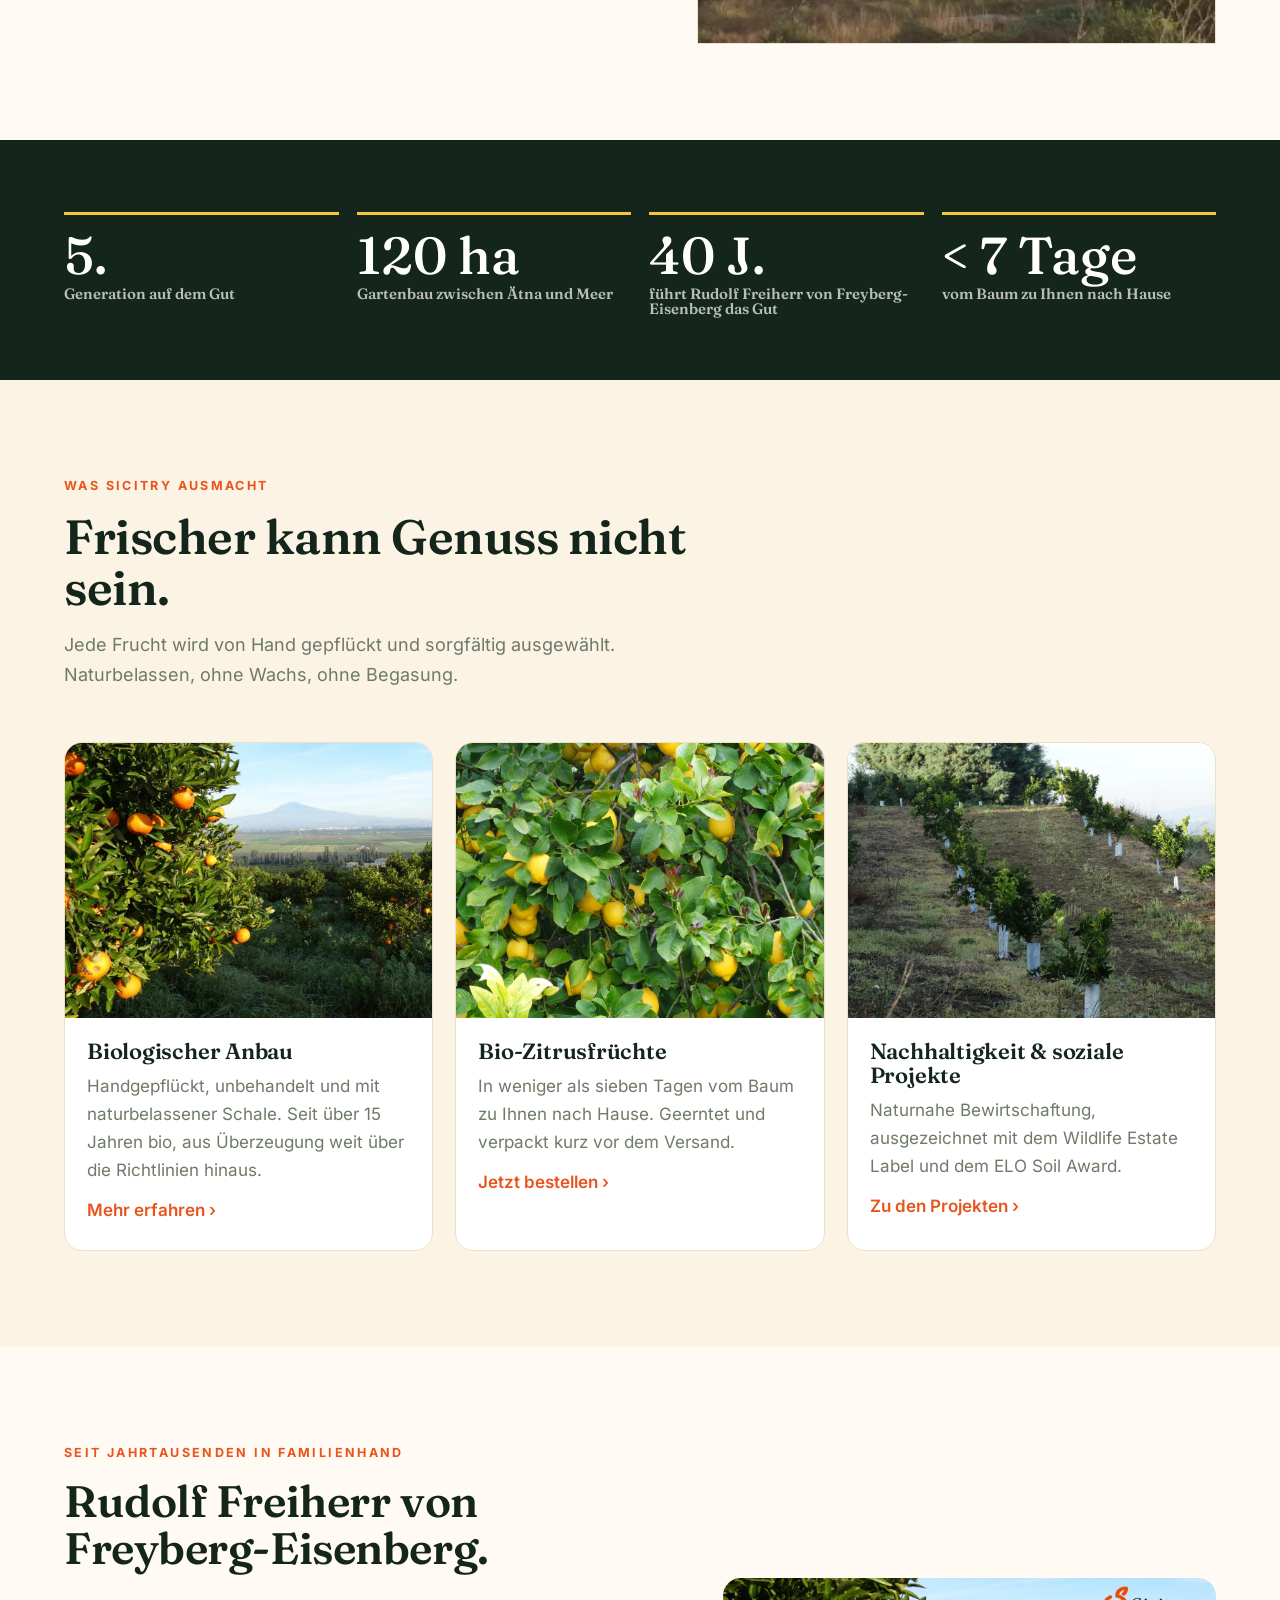
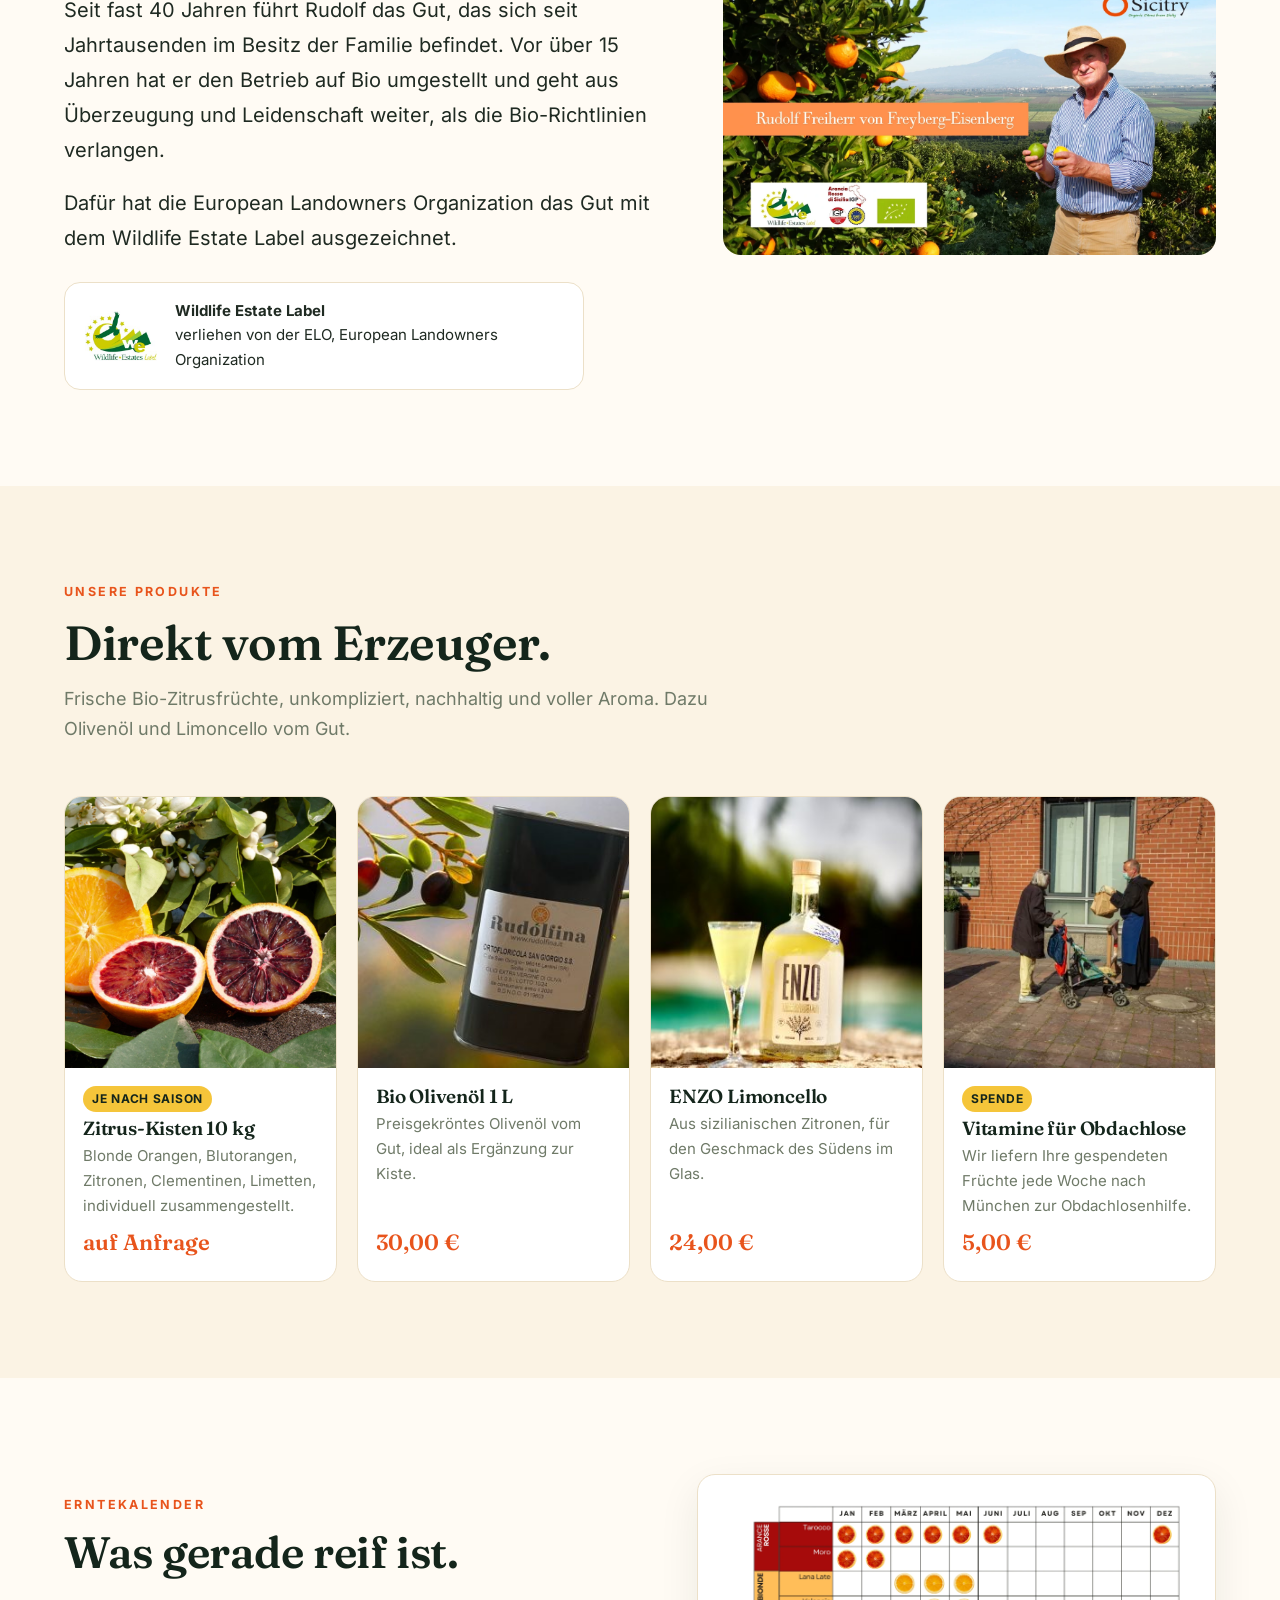
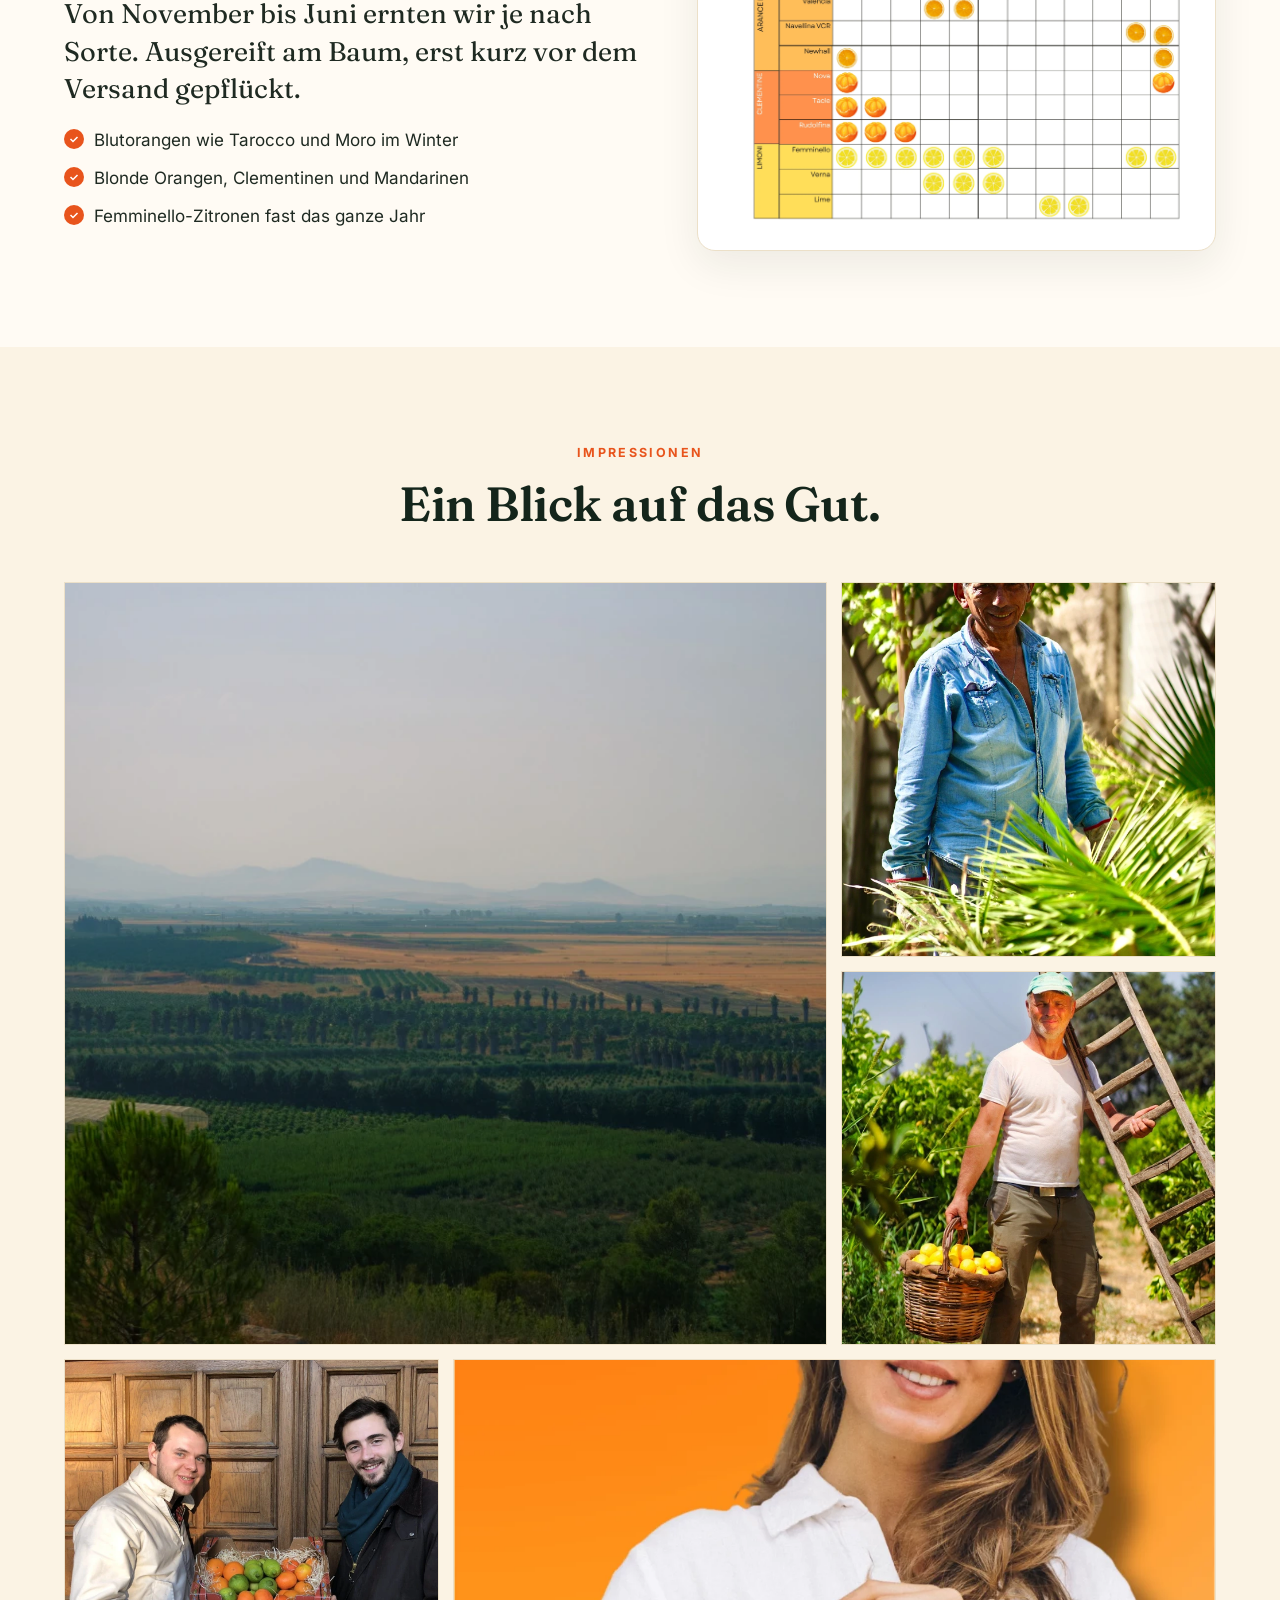
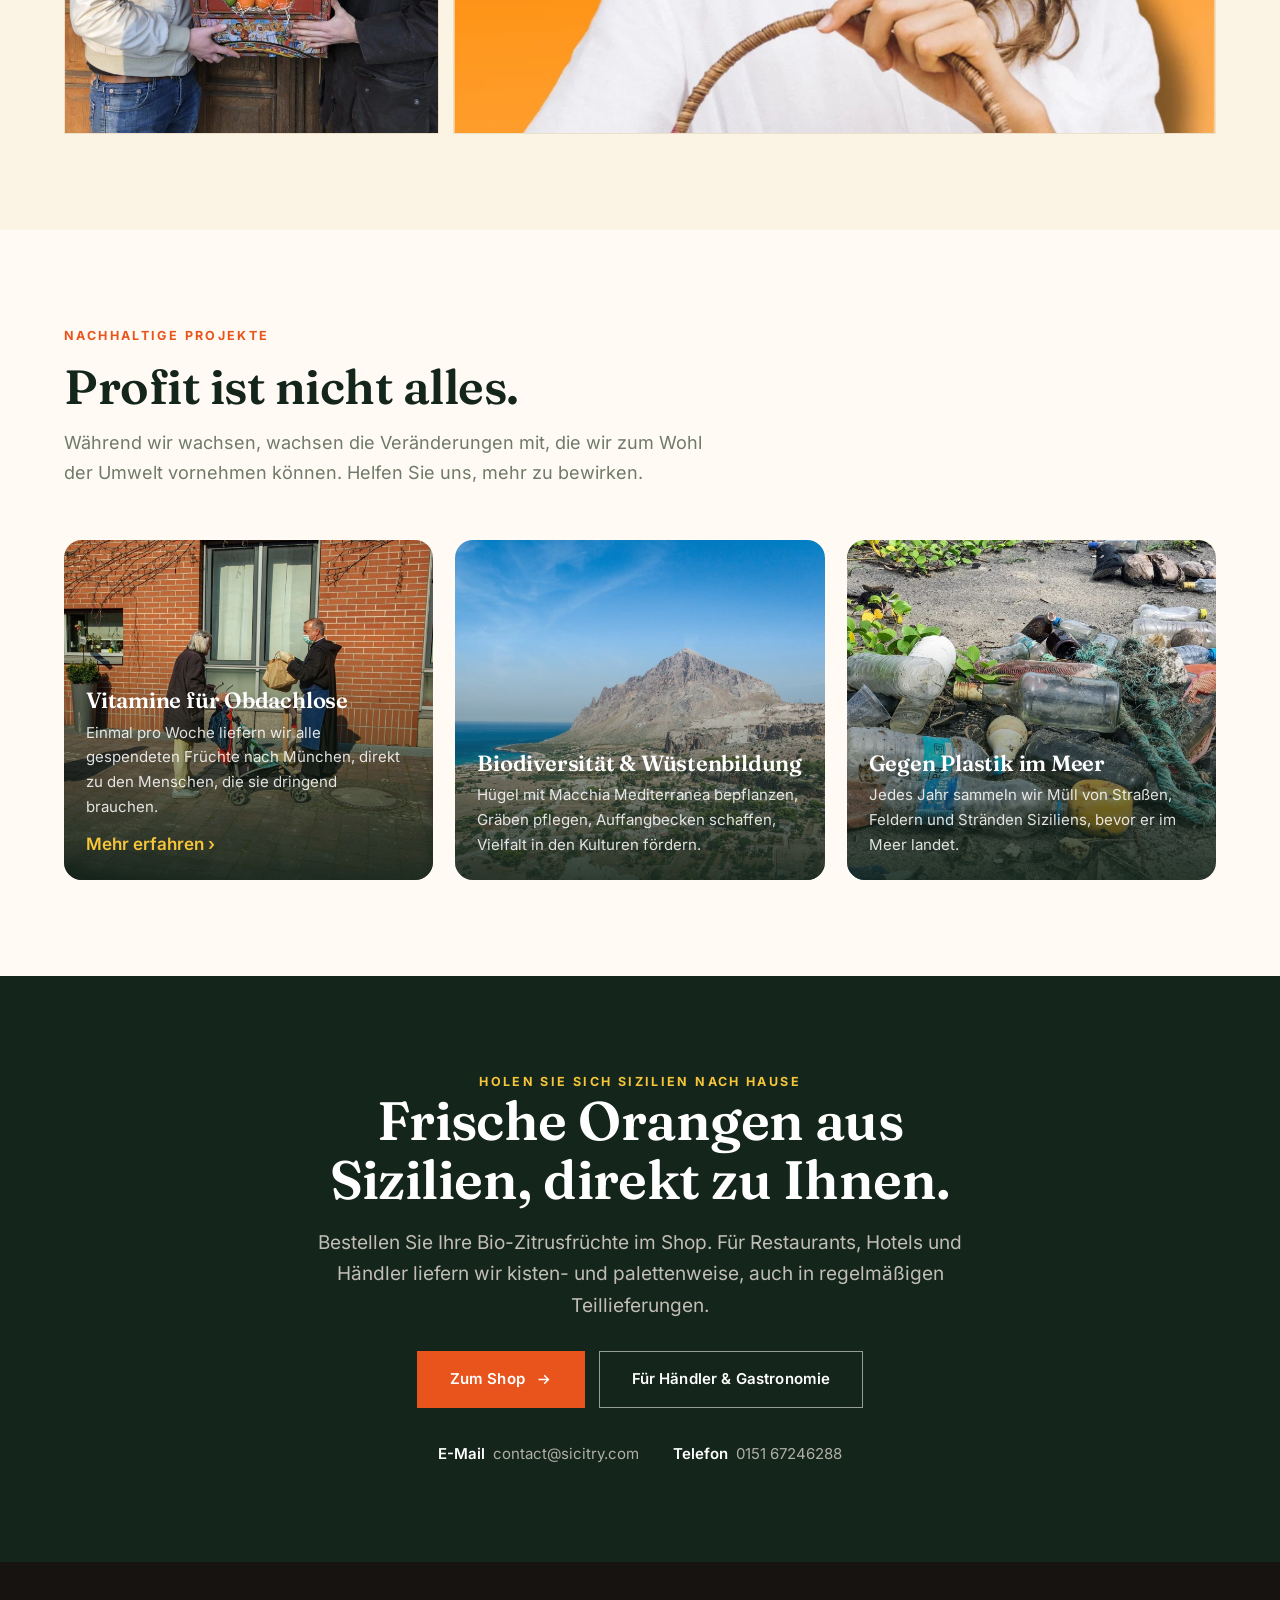
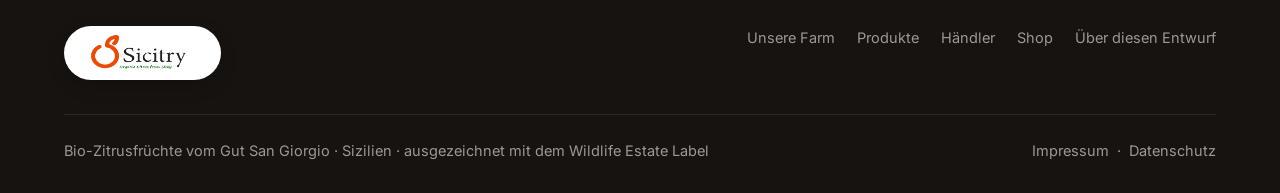
==== commit c72ad230: "canonical auf die Originaldomain" ====
--- a/index.html
+++ b/index.html
@@ -6,6 +6,7 @@
 <meta name="robots" content="noindex, nofollow">
 <title>Sicitry | Bio-Zitrusfrüchte vom Gut San Giorgio, Sizilien</title>
 <meta name="description" content="Bio-Orangen, Zitronen und Mandarinen vom Familiengut San Giorgio zwischen Ätna und Meer. Handgepflückt, unbehandelt, in weniger als sieben Tagen vom Baum zu Ihnen.">
+<link rel="canonical" href="https://sicitry.com/">
 <meta property="og:type" content="website">
 <meta property="og:locale" content="de_DE">
 <meta property="og:site_name" content="Sicitry">
